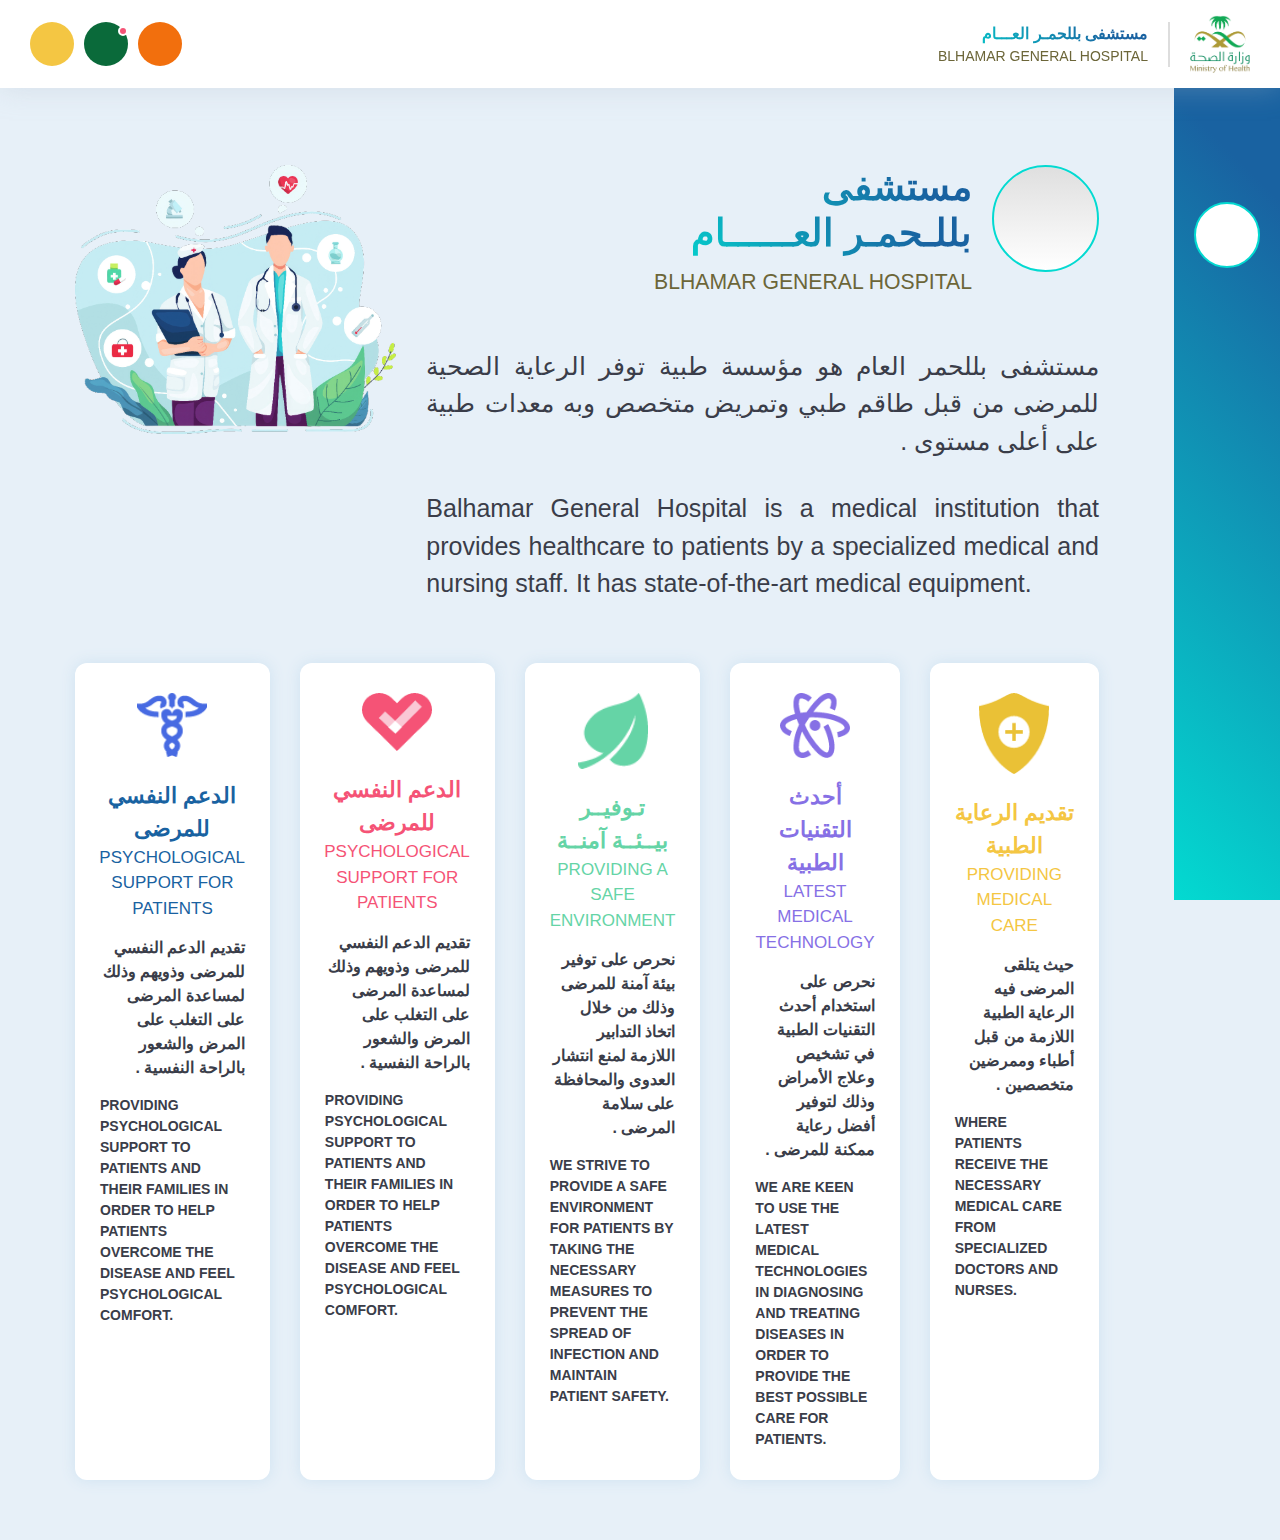
==== index.html @ 3ebe1888 "First Commit" ====
<!DOCTYPE html>
<html lang="ar" dir="rtl">
<head>
  <!-- :: Meta Tags :: -->
  <meta charset="UTF-8">
  <meta name="viewport" content="width=device-width, initial-scale=1.0">
  <meta name="description" content="Home page description">
  <meta name="msapplication-tap-highlight" content="no">
  <meta name="keywords" content="dashboard, dashboard">
  <meta name="theme-color" content="#0060fe">
  <meta name="title" content="Home page">
  <meta name="language" content="ar">
  <!-- :: Favicon :: -->
  <link rel="shortcut icon" href="assets/images/theme/favicon.png" type="image/x-icon">
  <!-- :: CSS Files :: -->
  <link rel='stylesheet' href='https://cdn-uicons.flaticon.com/2.0.0/uicons-regular-rounded/css/uicons-regular-rounded.css'>
  <link rel="stylesheet" href="assets/css/theme/bundle.css">
  <link rel="stylesheet" href="assets/css/theme/style.css">
  <link rel="stylesheet" href="assets/css/pages/index.css">
  <title>مستشفى بللحمر العام | الرئيسية</title>
</head>
<body>

  <!-- :: MAIN :: -->
  <main class="d-flex align-items-start justify-content-start">
    <!-- :: NAVBAR :: -->
    <nav class="navbar">
      <div class="container-fluid">
        <div class="d-flex align-items-center justify-content-between">
          <!-- right-content -->
          <div class="right-content d-flex align-items-center">
            <!-- logo -->
            <div class="navbar-logo d-flex align-items-center">
              <img src="./assets/images/logos/logo.png" class="img-fluid" alt="Logo">
              <!-- logo-text -->
              <div class="logo-text">
                <h1 class="title">مستشفى بللحمـر العـــام</h1>
                <h2 class="title-2">BLHAMAR GENERAL HOSPITAL</h2>
              </div>
            </div>
          </div>
          <!-- user-area -->
          <div class="user-area position-relative d-flex align-items-center">
            <!-- options -->
            <div class="options d-flex align-items-center" data-gap-x="10px">
              <!-- option -->
              <a href="#" aria-label="#" aria-label="Link" class="option">
                <i class="fi fi-rr-refresh"></i>
              </a>
              <!-- option -->
              <a href="#" aria-label="#" aria-label="Link" class="option notification-option active">
                <i class="fi fi-rr-bell"></i>
              </a>
              <!-- option -->
              <a href="#" aria-label="#" aria-label="Link" class="option user-option">
                <i class="fi fi-rr-user"></i>
              </a>
            </div>
          </div>
        </div>
      </div>
    </nav>
    <!-- :: SIDEBAR :: -->
    <div class="sidebar">
      <!-- items -->
      <div class="items d-flex flex-column" data-gap-y="20px">
        <!-- item -->
        <div class="item active" data-title="الرئيسية">
          <a href="./" aria-label="#" class="link"></a>
          <div class="icon">
            <i class="fi fi-rr-home"></i>
          </div>
        </div>
        <!-- item -->
        <div class="item" data-title="ملفات المرضي">
          <a href="./patient-files.html" aria-label="#" class="link"></a>
          <div class="icon">
            <i class="fi fi-rr-folder"></i>
          </div>
        </div>
        <!-- item -->
        <div class="item" data-title="بحث">
          <a href="./search-page.html" aria-label="#" class="link"></a>
          <div class="icon">
            <i class="fi fi-rr-discover"></i>
          </div>
        </div>
        <!-- item -->
        <div class="item" data-title="ملف جديد">
          <a href="./new-file.html" aria-label="#" class="link"></a>
          <div class="icon">
            <i class="fi fi-rr-add-document"></i>
          </div>
        </div>
        <!-- item -->
        <div class="item" data-title="صلاحيات المستخدمين">
          <a href="./users-permissions.html" aria-label="#" class="link"></a>
          <div class="icon">
            <i class="fi fi-rr-user-shield"></i>
          </div>
        </div>
        <!-- item -->
        <div class="item" data-title="تسجيل خروج">
          <a href="#" aria-label="#" class="link"></a>
          <div class="icon">
            <i class="fi fi-rr-sign-out-alt"></i>
          </div>
        </div>
      </div>
    </div>
    <!-- :: MAIN-CONTENT :: -->
    <div class="main-content">
      <!-- :: SECTION-I :: -->
      <div class="se-i px-5 pt-3">
        <!-- row -->
        <div class="row">
          <!-- col -->
          <div class="col-8">
            <!-- details -->
            <div class="details">
              <!-- flex -->
              <div class="d-flex">
                <!-- icon -->
                <div class="icon">
                  <i class="fi fi-rr-doctor"></i>
                </div>
                <!-- text -->
                <div class="text">
                  <h1 class="title">مستشفى</h1>
                  <h1 class="title">بللـحمـر العــــــام</h1>
                  <h2 class="title-2">BLHAMAR GENERAL HOSPITAL</h2>
                </div>
              </div>
              <p class="para-1">مستشفى بللحمر العام هو مؤسسة طبية توفر الرعاية الصحية للمرضى من قبل طاقم طبي وتمريض متخصص وبه معدات طبية على أعلى مستوى .</p>
              <p class="para-1 en-text mt-2">Balhamar General Hospital is a medical institution that provides healthcare to patients by a specialized medical and nursing staff. It has state-of-the-art medical equipment.</p>
            </div>
          </div>
          <!-- col -->
          <div class="col-4">
            <!-- image -->
            <img src="assets/images/images/01.png" class="image img-fluid" alt="Image">
          </div>
          <!-- col -->
          <div class="col-12 mt-4">
            <!-- boxes -->
            <div class="boxes">
              <!-- row -->
              <div class="row">
                <!-- col -->
                <div class="col">
                  <!-- box -->
                  <div class="box box-1">
                    <!-- box-icon -->
                    <div class="box-icon text-center mb-1">
                      <img src="assets/images/icons/01.png" class="img-fluid" alt="Icon">
                    </div>
                    <!-- title -->
                    <div class="title text-center mb-1">
                      <h3 class="box-title">تقديم الرعاية الطبية</h3>
                      <h3 class="box-sub-title">PROVIDING MEDICAL CARE</h3>
                    </div>
                    <!-- box-text -->
                    <p class="box-text mb-1">حيث يتلقى المرضى فيه الرعاية الطبية اللازمة من قبل أطباء وممرضين متخصصين .</p>
                    <p class="box-text en-text">WHERE PATIENTS RECEIVE THE NECESSARY MEDICAL CARE FROM SPECIALIZED DOCTORS AND NURSES.</p>
                  </div>
                </div>
                <!-- col -->
                <div class="col">
                  <!-- box -->
                  <div class="box box-2">
                    <!-- box-icon -->
                    <div class="box-icon text-center mb-1">
                      <img src="assets/images/icons/02.png" class="img-fluid" alt="Icon">
                    </div>
                    <!-- title -->
                    <div class="title text-center mb-1">
                      <h3 class="box-title">أحدث التقنيات الطبية</h3>
                      <h3 class="box-sub-title">LATEST MEDICAL TECHNOLOGY</h3>
                    </div>
                    <!-- box-text -->
                    <p class="box-text mb-1">نحرص على استخدام أحدث التقنيات الطبية في تشخيص وعلاج الأمراض وذلك لتوفير أفضل رعاية ممكنة للمرضى .</p>
                    <p class="box-text en-text">WE ARE KEEN TO USE THE LATEST MEDICAL TECHNOLOGIES IN DIAGNOSING AND TREATING DISEASES IN ORDER TO PROVIDE THE BEST POSSIBLE CARE FOR PATIENTS.</p>
                  </div>
                </div>
                <!-- col -->
                <div class="col">
                  <!-- box -->
                  <div class="box box-3">
                    <!-- box-icon -->
                    <div class="box-icon text-center mb-1">
                      <img src="assets/images/icons/03.png" class="img-fluid" alt="Icon">
                    </div>
                    <!-- title -->
                    <div class="title text-center mb-1">
                      <h3 class="box-title">تـوفيــر بيــئــة آمنــة</h3>
                      <h3 class="box-sub-title">PROVIDING A SAFE ENVIRONMENT</h3>
                    </div>
                    <!-- box-text -->
                    <p class="box-text mb-1">نحرص على توفير بيئة آمنة للمرضى وذلك من خلال اتخاذ التدابير اللازمة لمنع انتشار العدوى والمحافظة على سلامة المرضى .</p>
                    <p class="box-text en-text">WE STRIVE TO PROVIDE A SAFE ENVIRONMENT FOR PATIENTS BY TAKING THE NECESSARY MEASURES TO PREVENT THE SPREAD OF INFECTION AND MAINTAIN PATIENT SAFETY.</p>
                  </div>
                </div>
                <!-- col -->
                <div class="col">
                  <!-- box -->
                  <div class="box box-4">
                    <!-- box-icon -->
                    <div class="box-icon text-center mb-1">
                      <img src="assets/images/icons/04.png" class="img-fluid" alt="Icon">
                    </div>
                    <!-- title -->
                    <div class="title text-center mb-1">
                      <h3 class="box-title">الدعم النفسي للمرضى</h3>
                      <h3 class="box-sub-title">PSYCHOLOGICAL SUPPORT FOR PATIENTS</h3>
                    </div>
                    <!-- box-text -->
                    <p class="box-text mb-1">تقديم الدعم النفسي للمرضى وذويهم وذلك لمساعدة المرضى على التغلب على المرض والشعور بالراحة النفسية .</p>
                    <p class="box-text en-text">PROVIDING PSYCHOLOGICAL SUPPORT TO PATIENTS AND THEIR FAMILIES IN ORDER TO HELP PATIENTS OVERCOME THE DISEASE AND FEEL PSYCHOLOGICAL COMFORT.</p>
                  </div>
                </div>
                <!-- col -->
                <div class="col">
                  <!-- box -->
                  <div class="box box-5">
                    <!-- box-icon -->
                    <div class="box-icon text-center mb-1">
                      <img src="assets/images/icons/05.png" class="img-fluid" alt="Icon">
                    </div>
                    <!-- title -->
                    <div class="title text-center mb-1">
                      <h3 class="box-title">الدعم النفسي للمرضى</h3>
                      <h3 class="box-sub-title">PSYCHOLOGICAL SUPPORT FOR PATIENTS</h3>
                    </div>
                    <!-- box-text -->
                    <p class="box-text mb-1">تقديم الدعم النفسي للمرضى وذويهم وذلك لمساعدة المرضى على التغلب على المرض والشعور بالراحة النفسية .</p>
                    <p class="box-text en-text">PROVIDING PSYCHOLOGICAL SUPPORT TO PATIENTS AND THEIR FAMILIES IN ORDER TO HELP PATIENTS OVERCOME THE DISEASE AND FEEL PSYCHOLOGICAL COMFORT.</p>
                  </div>
                </div>
              </div>
            </div>
          </div>
        </div>
      </div>
    </div>
  </main>

  <!-- :: JS Files :: -->
  <script src="assets/js/libs/jquery-3.7.0.min.js"></script>
  <script src="assets/js/theme/bundle.js"></script>
  <script src="assets/js/theme/script.js"></script>
</body>
</html>
---- assets/css/theme/bundle.css ----
/* :: FONTS :: */
html, body,
main, header,
div, span, p,
input, input::placeholder,
label, select, h1, h2, h3, h4, h5, h6,
button, textarea {
  font-family: 'Cairo', sans-serif;
  font-weight: 500;
  height: auto;
}
/* ----------------------------------- */

/* :: COLORS :: */
:root {
  --PRIMARY     : #03dad1;
  --BLUE        : #1962a1;
  --BORDER      : #dddddd;
  --BG_COLOR    : #e7f0f8;
  --YELLOW      : #F4C643;
  --GREEN       : #0A6A3A;
  --GREEN_LIGHT : #5CB85C;
  --ORANGE      : #F26F0D;
  --RED         : #F55376;
  --OCEAN       : #3a3d49;
  --TABLE_BORDER          : #999AB0;
  --LOGO_TEXT_COLOR       : #6C6639;
  --SIDEBAR_BG            : -webkit-linear-gradient(45deg, var(--PRIMARY), var(--BLUE) 80%);
  --PRIMARY_TEXT_GRADIENT : -webkit-linear-gradient(45deg, var(--PRIMARY), var(--BLUE) 80%);
}
/* ----------------------------------- */

/* :: GENERAL :: */
html {
  -webkit-text-size-adjust: 100%;
  -ms-text-size-adjust: 100%;
  -ms-overflow-style: scrollbar;
  -webkit-tap-highlight-color: transparent;
  line-height: 1.5;
  scroll-behavior: smooth;
  color: var(--OCEAN);
}
body {
  font-size: 16px;
  font-weight: 400;
  overflow-x: hidden;
  cursor: default;
  background-color: var(--BG_COLOR);
  direction: rtl;
}
*,::after,::before {
  box-sizing: border-box;
  padding: 0;
  margin: 0;
}
*:not(::before, ::after) {
  color: var(--darkBlue);
}
[tabindex="-1"]:focus {
  outline: 0 !important
}
[hidden] {
  display: none !important
}
.img-fluid {
  max-width: 100%;
}
.list-unstyled {
  list-style: none;
}
p {
  line-height: 1.5;
  font-size: 16px;
  font-weight: 500;
  color: var(--OCEAN);
}
button {
  background-color: unset;
  border: unset;
}
i.fi {
  display: inline-flex;
  align-items: center;
  justify-content: center;
}
figcaption,
article,
section,
figure,
footer,
header,
hgroup,
aside,
main,
nav {
  display: block
}
a {
  text-decoration: none;
}
button {
  cursor: pointer;
}
input,
textarea,
select {
  outline: none !important;
}
input::-webkit-outer-spin-button,
input::-webkit-inner-spin-button {
  -webkit-appearance: none;
}
input[type=number] {
  -moz-appearance: textfield;
}
input[type="date"]::-webkit-inner-spin-button,
input[type="date"]::-webkit-calendar-picker-indicator {
  background: transparent;
  bottom: 0;
  color: transparent;
  cursor: pointer;
  height: auto;
  left: 0;
  position: absolute;
  right: 0;
  top: 0;
  width: auto;
}
select {
  appearance: none;
  background-image: url("data:image/svg+xml;charset=US-ASCII,%3Csvg%20xmlns%3D%22http%3A%2F%2Fwww.w3.org%2F2000%2Fsvg%22%20width%3D%22292.4%22%20height%3D%22292.4%22%3E%3Cpath%20fill%3D%22%23131313%22%20d%3D%22M287%2069.4a17.6%2017.6%200%200%200-13-5.4H18.4c-5%200-9.3%201.8-12.9%205.4A17.6%2017.6%200%200%200%200%2082.2c0%205%201.8%209.3%205.4%2012.9l128%20127.9c3.6%203.6%207.8%205.4%2012.8%205.4s9.2-1.8%2012.8-5.4L287%2095c3.5-3.5%205.4-7.8%205.4-12.8%200-5-1.9-9.2-5.5-12.8z%22%2F%3E%3C%2Fsvg%3E");
  background-repeat: no-repeat;
  background-position: left 0.7rem top 50%;
  background-size: 0.65rem auto;
}
.en-text {
  direction: ltr;
}
/* ----------------------------------- */

/* :: INPUTS :: */

/* theme-search-label-1 */
.theme-search-label-1 {
  position: relative;
  display: flex;
  align-items: center;
}
.theme-search-input-1 {
  background-color: #fff;
  border: 2px solid var(--BLUE);
  border-radius: 50px;
  padding: 10px 20px 10px 56px;
  font-size: 14px;
  font-weight: 700;
  min-width: 400px;
}
.theme-search-input-1.--has-bg {
  background-color: var(--BG_COLOR);
}
.theme-search-input-1::placeholder {
  color: var(--LOGO_TEXT_COLOR);
}
.theme-search-label-1 .search-rounded-btn {
  position: absolute;
  left: 7px;
  width: 38px;
  height: 38px;
  border-radius: 50%;
  background: var(--PRIMARY_TEXT_GRADIENT);
  color: #fff;
  display: inline-flex;
  align-items: center;
  justify-content: center;
  font-size: 16px;
  transition: all .15s ease-in-out;
}
.theme-search-label-1 .search-rounded-btn:hover {
  transform: scale(1.1);
}

/* f-g */
.f-g > label {
  display: block;
  font-weight: 700;
  margin-bottom: 8px;
  color: var(--BLUE);
}

/* th-input-with-icon */
.th-input-with-icon,
.th-select-with-icon {
  display: flex;
  align-items: center;
  position: relative;
}
.th-input-with-icon.--has-textarea i {
  top: 17px;
}
.th-input-with-icon .th-input,
.th-select-with-icon .th-input {
  background-color: #fff;
  border: 1px solid var(--BLUE);
  border-radius: 8px;
  padding: 10px 38px 10px 20px;
  font-size: 16px;
  font-weight: 700;
}
.th-input-with-icon .th-input:disabled,
.th-select-with-icon .th-input:disabled {
  background-color: transparent;
}
.th-input-with-icon i,
.th-select-with-icon i {
  position: absolute;
  right: 10px;
  color: var(--BLUE);
  font-size: 20px;
}

/* required */
.f-g.required > label {
  color: var(--RED);
}
.f-g.required .th-input-with-icon .th-input {
  color: var(--RED);
  border-color: var(--RED);
}
.f-g.required .th-input-with-icon i {
  color: var(--RED);
}
.required-text {
  display: none;
  font-size: 14px;
  font-weight: 700;
  margin-top: 4px;
  color: var(--RED);
}
.f-g.required .required-text {
  display: block;
}
/* ----------------------------------- */

/* :: Custom Radio Input :: */
.custom-radio-input {
  display: flex;
  align-items: center;
  padding-right: 30px;
  position: relative;
  cursor: pointer;
  font-size: 16px;
  font-weight: 700;
  user-select: none;
}
.custom-radio-input input {
  position: absolute;
  z-index: -1;
  opacity: 0;
}
.custom-radio-input .radio-indicator {
  position: absolute;
  display: inline-flex;
  align-items: center;
  justify-content: center;
  right: 0;
  height: 20px;
  width: 20px;
  background-color: var(--BORDER);
  border-radius: 50%;
  margin-bottom: -2px;
}
.custom-radio-input .radio-indicator::before {
  position: absolute;
  content: '';
  height: 6px;
  width: 6px;
  border-radius: 50%;
  background-color: #fff;
  display: none;
}
.custom-radio-input:hover ~ .radio-indicator,
.custom-radio-input:focus ~ .radio-indicator {
  background-color: var(--BG_COLOR);
}
.custom-radio-input input:checked ~ .radio-indicator {
  background-color: var(--BLUE);
}
.custom-radio-input input:checked ~ .radio-indicator::before {
  display: block;
}
/* ----------------------------------- */

/* :: Custom Checkbox Input :: */
.custom-checkbox-input {
  display: flex;
  align-items: center;
  padding-right: 30px;
  position: relative;
  cursor: pointer;
  font-size: 16px;
  font-weight: 700;
  user-select: none;
}
.custom-checkbox-input input {
  position: absolute;
  z-index: -1;
  opacity: 0;
}
.custom-checkbox-input .checkbox-indicator {
  position: absolute;
  display: inline-flex;
  align-items: center;
  justify-content: center;
  right: 0;
  height: 20px;
  width: 20px;
  background-color: #FFF;
  border-radius: 2px;
  margin-bottom: -2px;
  border: 1px solid var(--BLUE);
}
.custom-checkbox-input .checkbox-indicator::before {
  position: absolute;
  content: '';
  height: 12px;
  width: 12px;
  border-radius: 1px;
  background-color: var(--BLUE);
  display: none;
}
.custom-checkbox-input:hover ~ .checkbox-indicator,
.custom-checkbox-input:focus ~ .checkbox-indicator {
  background-color: #FFF;
}
.custom-checkbox-input input:checked ~ .checkbox-indicator {
  background-color: #FFF;
}
.custom-checkbox-input input:checked ~ .checkbox-indicator::before {
  display: block;
}

/* --input-sm */
.custom-checkbox-input.--input-sm {
  font-size: 14px;
}
.custom-checkbox-input.--input-sm .checkbox-indicator {
  height: 16px;
  width: 16px;
}
.custom-checkbox-input.--input-sm .checkbox-indicator::before {
  height: 10px;
  width: 10px;
}
/* ----------------------------------- */

/* :: MODAL :: */
.modal {
  display: none;
  position: fixed;
  top: 0;
  left: 0;
  right: 0;
  bottom: 0;
  z-index: 99;
  background-color: rgba(0, 0, 0, 0.7);
}
.modal .modal-content {
  max-width: 900px;
  margin: 70px auto 30px;
  border-radius: 12px;
  overflow: hidden;
}
.modal .modal-head {
  display: flex;
  align-items: center;
  justify-content: space-between;
  padding: 20px;
  background: transparent linear-gradient(90deg, #14558D 0%, #1983C2 100%) 0% 0% no-repeat padding-box;
}
.modal .modal-head .modal-title {
  font-size: 20px;
  color: #fff;
}
.modal .modal-close-btn {
  display: inline-flex;
  align-items: center;
  justify-content: center;
  font-size: 20px;
  border-radius: 50%;
  width: 28px;
  height: 28px;
  color: #fff;
  background-color: var(--RED);
}
.modal .modal-body {
  background-color: var(--BG_COLOR);
  padding: 20px;
}
/* ----------------------------------- */

/* :: BUTTONS :: */
.theme-btn {
  padding: 10px 20px;
  border-radius: 50px;
  color: #fff;
  font-size: 16px;
  font-weight: 600;
  display: inline-flex;
  align-items: center;
  justify-content: center;
  transition: all .15s ease-in-out;
}
.theme-btn i {
  margin-left: 10px;
  font-size: 18px;
}

.--btn-sm {
  padding: 5px 16px;
  font-size: 14px;
}
.--btn-sm i {
  margin-left: 6px;
  font-size: 15px;
}

.--btn-fill-primary {
  background-size: 300% 100%;
  background-image: linear-gradient(90deg, #0C70C8 0%, #00C8DA 100%);
  border: 1px solid #00C8DA;
}
.--btn-fill-primary:hover {
  background-position: 100% 0;
}

.--btn-fill-success {
  background-size: 300% 100%;
  background-image: linear-gradient(90deg, #0D9743 0%, #9BCB2F 100%);
  border: 1px solid #9BCB2F;
}
.--btn-fill-success:hover {
  background-position: 100% 0;
}

.--btn-fill-danger {
  background-size: 300% 100%;
  background-image: linear-gradient(90deg, #F42B00 0%, #F37000 100%);
  border: 1px solid #F37000;
}
.--btn-fill-danger:hover {
  background-position: 100% 0;
}
/* ----------------------------------- */

/* :: CONTAINERS :: */
.container {
  max-width: 1599px;
  width: 100%;
  padding: 0 8vw;
  margin-right: auto;
  margin-left: auto;
}
.container-fluid {
  max-width: 100%;
  width: 100%;
  padding: 0 30px;
  margin: 0 auto;
}
@media only screen and (max-width: 991.98px) {
  .container {
    padding: 0 4vw;
  }
}
/* ----------------------------------- */

/* :: DISPLAY :: */
.d-none {
  display: none!important
}
.d-inline {
  display: inline!important
}
.d-inline-block {
  display: inline-block!important
}
.d-block {
  display: block!important
}
.d-table {
  display: table!important
}
.d-table-row {
  display: table-row!important
}
.d-table-cell {
  display: table-cell!important
}
.d-flex {
  display: -ms-flexbox!important;
  display: flex!important
}
.d-inline-flex {
  display: -ms-inline-flexbox!important;
  display: inline-flex!important
}

@media (min-width: 576px) {
  .d-sm-none {
    display:none!important
  }

  .d-sm-inline {
    display: inline!important
  }

  .d-sm-inline-block {
    display: inline-block!important
  }

  .d-sm-block {
    display: block!important
  }

  .d-sm-table {
    display: table!important
  }

  .d-sm-table-row {
    display: table-row!important
  }

  .d-sm-table-cell {
    display: table-cell!important
  }

  .d-sm-flex {
    display: -ms-flexbox!important;
    display: flex!important
  }

  .d-sm-inline-flex {
    display: -ms-inline-flexbox!important;
    display: inline-flex!important
  }
}
@media (min-width: 768px) {
  .d-md-none {
    display:none!important
  }

  .d-md-inline {
    display: inline!important
  }

  .d-md-inline-block {
    display: inline-block!important
  }

  .d-md-block {
    display: block!important
  }

  .d-md-table {
    display: table!important
  }

  .d-md-table-row {
    display: table-row!important
  }

  .d-md-table-cell {
    display: table-cell!important
  }

  .d-md-flex {
    display: -ms-flexbox!important;
    display: flex!important
  }

  .d-md-inline-flex {
    display: -ms-inline-flexbox!important;
    display: inline-flex!important
  }
}
@media (min-width: 992px) {
  .d-lg-none {
    display:none!important
  }

  .d-lg-inline {
    display: inline!important
  }

  .d-lg-inline-block {
    display: inline-block!important
  }

  .d-lg-block {
    display: block!important
  }

  .d-lg-table {
    display: table!important
  }

  .d-lg-table-row {
    display: table-row!important
  }

  .d-lg-table-cell {
    display: table-cell!important
  }

  .d-lg-flex {
    display: -ms-flexbox!important;
    display: flex!important
  }

  .d-lg-inline-flex {
    display: -ms-inline-flexbox!important;
    display: inline-flex!important
  }
}
@media (min-width: 1200px) {
  .d-xl-none {
    display:none!important
  }

  .d-xl-inline {
    display: inline!important
  }

  .d-xl-inline-block {
    display: inline-block!important
  }

  .d-xl-block {
    display: block!important
  }

  .d-xl-table {
    display: table!important
  }

  .d-xl-table-row {
    display: table-row!important
  }

  .d-xl-table-cell {
    display: table-cell!important
  }

  .d-xl-flex {
    display: -ms-flexbox!important;
    display: flex!important
  }

  .d-xl-inline-flex {
    display: -ms-inline-flexbox!important;
    display: inline-flex!important
  }
}
@media (min-width: 1592px) {
  .d-xxl-none {
    display:none!important
  }

  .d-xxl-inline {
    display: inline!important
  }

  .d-xxl-inline-block {
    display: inline-block!important
  }

  .d-xxl-block {
    display: block!important
  }

  .d-xxl-table {
    display: table!important
  }

  .d-xxl-table-row {
    display: table-row!important
  }

  .d-xxl-table-cell {
    display: table-cell!important
  }

  .d-xxl-flex {
    display: -ms-flexbox!important;
    display: flex!important
  }

  .d-xxl-inline-flex {
    display: -ms-inline-flexbox!important;
    display: inline-flex!important
  }
}
/* ----------------------------------- */

/* :: FLEX-BOX :: */
.flex-row {
  -ms-flex-direction: row!important;
  flex-direction: row!important
}
.flex-column {
  -ms-flex-direction: column!important;
  flex-direction: column!important
}
.flex-row-reverse {
  -ms-flex-direction: row-reverse!important;
  flex-direction: row-reverse!important
}
.flex-column-reverse {
  -ms-flex-direction: column-reverse!important;
  flex-direction: column-reverse!important
}
.flex-wrap {
  -ms-flex-wrap: wrap!important;
  flex-wrap: wrap!important
}
.flex-nowrap {
  -ms-flex-wrap: nowrap!important;
  flex-wrap: nowrap!important
}
.flex-wrap-reverse {
  -ms-flex-wrap: wrap-reverse!important;
  flex-wrap: wrap-reverse!important
}
.flex-fill {
  -ms-flex: 1 1 auto!important;
  flex: 1 1 auto!important
}
.flex-grow-0 {
  -ms-flex-positive: 0!important;
  flex-grow: 0!important
}
.flex-grow-1 {
  -ms-flex-positive: 1!important;
  flex-grow: 1!important
}
.flex-shrink-0 {
  -ms-flex-negative: 0!important;
  flex-shrink: 0!important
}
.flex-shrink-1 {
  -ms-flex-negative: 1!important;
  flex-shrink: 1!important
}

.justify-content-start {
  -ms-flex-pack: start!important;
  justify-content: flex-start!important
}
.justify-content-end {
  -ms-flex-pack: end!important;
  justify-content: flex-end!important
}
.justify-content-center {
  -ms-flex-pack: center!important;
  justify-content: center!important
}
.justify-content-between {
  -ms-flex-pack: justify!important;
  justify-content: space-between!important
}
.justify-content-around {
  -ms-flex-pack: distribute!important;
  justify-content: space-around!important
}

.align-items-start {
  -ms-flex-align: start!important;
  align-items: flex-start!important
}
.align-items-end {
  -ms-flex-align: end!important;
  align-items: flex-end!important
}
.align-items-center {
  -ms-flex-align: center!important;
  align-items: center!important
}
.align-items-baseline {
  -ms-flex-align: baseline!important;
  align-items: baseline!important
}
.align-items-stretch {
  -ms-flex-align: stretch!important;
  align-items: stretch!important
}

.align-content-start {
  -ms-flex-line-pack: start!important;
  align-content: flex-start!important
}
.align-content-end {
  -ms-flex-line-pack: end!important;
  align-content: flex-end!important
}
.align-content-center {
  -ms-flex-line-pack: center!important;
  align-content: center!important
}
.align-content-between {
  -ms-flex-line-pack: justify!important;
  align-content: space-between!important
}
.align-content-around {
  -ms-flex-line-pack: distribute!important;
  align-content: space-around!important
}
.align-content-stretch {
  -ms-flex-line-pack: stretch!important;
  align-content: stretch!important
}

.align-self-auto {
  -ms-flex-item-align: auto!important;
  align-self: auto!important
}
.align-self-start {
  -ms-flex-item-align: start!important;
  align-self: flex-start!important
}
.align-self-end {
  -ms-flex-item-align: end!important;
  align-self: flex-end!important
}
.align-self-center {
  -ms-flex-item-align: center!important;
  align-self: center!important
}
.align-self-baseline {
  -ms-flex-item-align: baseline!important;
  align-self: baseline!important
}
.align-self-stretch {
  -ms-flex-item-align: stretch!important;
  align-self: stretch!important
}

@media (min-width: 576px) {
  .flex-sm-row {
    -ms-flex-direction:row!important;
    flex-direction: row!important
  }

  .flex-sm-column {
    -ms-flex-direction: column!important;
    flex-direction: column!important
  }

  .flex-sm-row-reverse {
    -ms-flex-direction: row-reverse!important;
    flex-direction: row-reverse!important
  }

  .flex-sm-column-reverse {
    -ms-flex-direction: column-reverse!important;
    flex-direction: column-reverse!important
  }

  .flex-sm-wrap {
    -ms-flex-wrap: wrap!important;
    flex-wrap: wrap!important
  }

  .flex-sm-nowrap {
    -ms-flex-wrap: nowrap!important;
    flex-wrap: nowrap!important
  }

  .flex-sm-wrap-reverse {
    -ms-flex-wrap: wrap-reverse!important;
    flex-wrap: wrap-reverse!important
  }

  .flex-sm-fill {
    -ms-flex: 1 1 auto!important;
    flex: 1 1 auto!important
  }

  .flex-sm-grow-0 {
    -ms-flex-positive: 0!important;
    flex-grow: 0!important
  }

  .flex-sm-grow-1 {
    -ms-flex-positive: 1!important;
    flex-grow: 1!important
  }

  .flex-sm-shrink-0 {
    -ms-flex-negative: 0!important;
    flex-shrink: 0!important
  }

  .flex-sm-shrink-1 {
    -ms-flex-negative: 1!important;
    flex-shrink: 1!important
  }

  .justify-content-sm-start {
    -ms-flex-pack: start!important;
    justify-content: flex-start!important
  }

  .justify-content-sm-end {
    -ms-flex-pack: end!important;
    justify-content: flex-end!important
  }

  .justify-content-sm-center {
    -ms-flex-pack: center!important;
    justify-content: center!important
  }

  .justify-content-sm-between {
    -ms-flex-pack: justify!important;
    justify-content: space-between!important
  }

  .justify-content-sm-around {
    -ms-flex-pack: distribute!important;
    justify-content: space-around!important
  }

  .align-items-sm-start {
    -ms-flex-align: start!important;
    align-items: flex-start!important
  }

  .align-items-sm-end {
    -ms-flex-align: end!important;
    align-items: flex-end!important
  }

  .align-items-sm-center {
    -ms-flex-align: center!important;
    align-items: center!important
  }

  .align-items-sm-baseline {
    -ms-flex-align: baseline!important;
    align-items: baseline!important
  }

  .align-items-sm-stretch {
    -ms-flex-align: stretch!important;
    align-items: stretch!important
  }

  .align-content-sm-start {
    -ms-flex-line-pack: start!important;
    align-content: flex-start!important
  }

  .align-content-sm-end {
    -ms-flex-line-pack: end!important;
    align-content: flex-end!important
  }

  .align-content-sm-center {
    -ms-flex-line-pack: center!important;
    align-content: center!important
  }

  .align-content-sm-between {
    -ms-flex-line-pack: justify!important;
    align-content: space-between!important
  }

  .align-content-sm-around {
    -ms-flex-line-pack: distribute!important;
    align-content: space-around!important
  }

  .align-content-sm-stretch {
    -ms-flex-line-pack: stretch!important;
    align-content: stretch!important
  }

  .align-self-sm-auto {
    -ms-flex-item-align: auto!important;
    align-self: auto!important
  }

  .align-self-sm-start {
    -ms-flex-item-align: start!important;
    align-self: flex-start!important
  }

  .align-self-sm-end {
    -ms-flex-item-align: end!important;
    align-self: flex-end!important
  }

  .align-self-sm-center {
    -ms-flex-item-align: center!important;
    align-self: center!important
  }

  .align-self-sm-baseline {
    -ms-flex-item-align: baseline!important;
    align-self: baseline!important
  }

  .align-self-sm-stretch {
    -ms-flex-item-align: stretch!important;
    align-self: stretch!important
  }
}
@media (min-width: 768px) {
  .flex-md-row {
    -ms-flex-direction:row!important;
    flex-direction: row!important
  }

  .flex-md-column {
    -ms-flex-direction: column!important;
    flex-direction: column!important
  }

  .flex-md-row-reverse {
    -ms-flex-direction: row-reverse!important;
    flex-direction: row-reverse!important
  }

  .flex-md-column-reverse {
    -ms-flex-direction: column-reverse!important;
    flex-direction: column-reverse!important
  }

  .flex-md-wrap {
    -ms-flex-wrap: wrap!important;
    flex-wrap: wrap!important
  }

  .flex-md-nowrap {
    -ms-flex-wrap: nowrap!important;
    flex-wrap: nowrap!important
  }

  .flex-md-wrap-reverse {
    -ms-flex-wrap: wrap-reverse!important;
    flex-wrap: wrap-reverse!important
  }

  .flex-md-fill {
    -ms-flex: 1 1 auto!important;
    flex: 1 1 auto!important
  }

  .flex-md-grow-0 {
    -ms-flex-positive: 0!important;
    flex-grow: 0!important
  }

  .flex-md-grow-1 {
    -ms-flex-positive: 1!important;
    flex-grow: 1!important
  }

  .flex-md-shrink-0 {
    -ms-flex-negative: 0!important;
    flex-shrink: 0!important
  }

  .flex-md-shrink-1 {
    -ms-flex-negative: 1!important;
    flex-shrink: 1!important
  }

  .justify-content-md-start {
    -ms-flex-pack: start!important;
    justify-content: flex-start!important
  }

  .justify-content-md-end {
    -ms-flex-pack: end!important;
    justify-content: flex-end!important
  }

  .justify-content-md-center {
    -ms-flex-pack: center!important;
    justify-content: center!important
  }

  .justify-content-md-between {
    -ms-flex-pack: justify!important;
    justify-content: space-between!important
  }

  .justify-content-md-around {
    -ms-flex-pack: distribute!important;
    justify-content: space-around!important
  }

  .align-items-md-start {
    -ms-flex-align: start!important;
    align-items: flex-start!important
  }

  .align-items-md-end {
    -ms-flex-align: end!important;
    align-items: flex-end!important
  }

  .align-items-md-center {
    -ms-flex-align: center!important;
    align-items: center!important
  }

  .align-items-md-baseline {
    -ms-flex-align: baseline!important;
    align-items: baseline!important
  }

  .align-items-md-stretch {
    -ms-flex-align: stretch!important;
    align-items: stretch!important
  }

  .align-content-md-start {
    -ms-flex-line-pack: start!important;
    align-content: flex-start!important
  }

  .align-content-md-end {
    -ms-flex-line-pack: end!important;
    align-content: flex-end!important
  }

  .align-content-md-center {
    -ms-flex-line-pack: center!important;
    align-content: center!important
  }

  .align-content-md-between {
    -ms-flex-line-pack: justify!important;
    align-content: space-between!important
  }

  .align-content-md-around {
    -ms-flex-line-pack: distribute!important;
    align-content: space-around!important
  }

  .align-content-md-stretch {
    -ms-flex-line-pack: stretch!important;
    align-content: stretch!important
  }

  .align-self-md-auto {
    -ms-flex-item-align: auto!important;
    align-self: auto!important
  }

  .align-self-md-start {
    -ms-flex-item-align: start!important;
    align-self: flex-start!important
  }

  .align-self-md-end {
    -ms-flex-item-align: end!important;
    align-self: flex-end!important
  }

  .align-self-md-center {
    -ms-flex-item-align: center!important;
    align-self: center!important
  }

  .align-self-md-baseline {
    -ms-flex-item-align: baseline!important;
    align-self: baseline!important
  }

  .align-self-md-stretch {
    -ms-flex-item-align: stretch!important;
    align-self: stretch!important
  }
}
@media (min-width: 992px) {
  .flex-lg-row {
    -ms-flex-direction:row!important;
    flex-direction: row!important
  }

  .flex-lg-column {
    -ms-flex-direction: column!important;
    flex-direction: column!important
  }

  .flex-lg-row-reverse {
    -ms-flex-direction: row-reverse!important;
    flex-direction: row-reverse!important
  }

  .flex-lg-column-reverse {
    -ms-flex-direction: column-reverse!important;
    flex-direction: column-reverse!important
  }

  .flex-lg-wrap {
    -ms-flex-wrap: wrap!important;
    flex-wrap: wrap!important
  }

  .flex-lg-nowrap {
    -ms-flex-wrap: nowrap!important;
    flex-wrap: nowrap!important
  }

  .flex-lg-wrap-reverse {
    -ms-flex-wrap: wrap-reverse!important;
    flex-wrap: wrap-reverse!important
  }

  .flex-lg-fill {
    -ms-flex: 1 1 auto!important;
    flex: 1 1 auto!important
  }

  .flex-lg-grow-0 {
    -ms-flex-positive: 0!important;
    flex-grow: 0!important
  }

  .flex-lg-grow-1 {
    -ms-flex-positive: 1!important;
    flex-grow: 1!important
  }

  .flex-lg-shrink-0 {
    -ms-flex-negative: 0!important;
    flex-shrink: 0!important
  }

  .flex-lg-shrink-1 {
    -ms-flex-negative: 1!important;
    flex-shrink: 1!important
  }

  .justify-content-lg-start {
    -ms-flex-pack: start!important;
    justify-content: flex-start!important
  }

  .justify-content-lg-end {
    -ms-flex-pack: end!important;
    justify-content: flex-end!important
  }

  .justify-content-lg-center {
    -ms-flex-pack: center!important;
    justify-content: center!important
  }

  .justify-content-lg-between {
    -ms-flex-pack: justify!important;
    justify-content: space-between!important
  }

  .justify-content-lg-around {
    -ms-flex-pack: distribute!important;
    justify-content: space-around!important
  }

  .align-items-lg-start {
    -ms-flex-align: start!important;
    align-items: flex-start!important
  }

  .align-items-lg-end {
    -ms-flex-align: end!important;
    align-items: flex-end!important
  }

  .align-items-lg-center {
    -ms-flex-align: center!important;
    align-items: center!important
  }

  .align-items-lg-baseline {
    -ms-flex-align: baseline!important;
    align-items: baseline!important
  }

  .align-items-lg-stretch {
    -ms-flex-align: stretch!important;
    align-items: stretch!important
  }

  .align-content-lg-start {
    -ms-flex-line-pack: start!important;
    align-content: flex-start!important
  }

  .align-content-lg-end {
    -ms-flex-line-pack: end!important;
    align-content: flex-end!important
  }

  .align-content-lg-center {
    -ms-flex-line-pack: center!important;
    align-content: center!important
  }

  .align-content-lg-between {
    -ms-flex-line-pack: justify!important;
    align-content: space-between!important
  }

  .align-content-lg-around {
    -ms-flex-line-pack: distribute!important;
    align-content: space-around!important
  }

  .align-content-lg-stretch {
    -ms-flex-line-pack: stretch!important;
    align-content: stretch!important
  }

  .align-self-lg-auto {
    -ms-flex-item-align: auto!important;
    align-self: auto!important
  }

  .align-self-lg-start {
    -ms-flex-item-align: start!important;
    align-self: flex-start!important
  }

  .align-self-lg-end {
    -ms-flex-item-align: end!important;
    align-self: flex-end!important
  }

  .align-self-lg-center {
    -ms-flex-item-align: center!important;
    align-self: center!important
  }

  .align-self-lg-baseline {
    -ms-flex-item-align: baseline!important;
    align-self: baseline!important
  }

  .align-self-lg-stretch {
    -ms-flex-item-align: stretch!important;
    align-self: stretch!important
  }
}
@media (min-width: 1200px) {
  .flex-xl-row {
    -ms-flex-direction:row!important;
    flex-direction: row!important
  }

  .flex-xl-column {
    -ms-flex-direction: column!important;
    flex-direction: column!important
  }

  .flex-xl-row-reverse {
    -ms-flex-direction: row-reverse!important;
    flex-direction: row-reverse!important
  }

  .flex-xl-column-reverse {
    -ms-flex-direction: column-reverse!important;
    flex-direction: column-reverse!important
  }

  .flex-xl-wrap {
    -ms-flex-wrap: wrap!important;
    flex-wrap: wrap!important
  }

  .flex-xl-nowrap {
    -ms-flex-wrap: nowrap!important;
    flex-wrap: nowrap!important
  }

  .flex-xl-wrap-reverse {
    -ms-flex-wrap: wrap-reverse!important;
    flex-wrap: wrap-reverse!important
  }

  .flex-xl-fill {
    -ms-flex: 1 1 auto!important;
    flex: 1 1 auto!important
  }

  .flex-xl-grow-0 {
    -ms-flex-positive: 0!important;
    flex-grow: 0!important
  }

  .flex-xl-grow-1 {
    -ms-flex-positive: 1!important;
    flex-grow: 1!important
  }

  .flex-xl-shrink-0 {
    -ms-flex-negative: 0!important;
    flex-shrink: 0!important
  }

  .flex-xl-shrink-1 {
    -ms-flex-negative: 1!important;
    flex-shrink: 1!important
  }

  .justify-content-xl-start {
    -ms-flex-pack: start!important;
    justify-content: flex-start!important
  }

  .justify-content-xl-end {
    -ms-flex-pack: end!important;
    justify-content: flex-end!important
  }

  .justify-content-xl-center {
    -ms-flex-pack: center!important;
    justify-content: center!important
  }

  .justify-content-xl-between {
    -ms-flex-pack: justify!important;
    justify-content: space-between!important
  }

  .justify-content-xl-around {
    -ms-flex-pack: distribute!important;
    justify-content: space-around!important
  }

  .align-items-xl-start {
    -ms-flex-align: start!important;
    align-items: flex-start!important
  }

  .align-items-xl-end {
    -ms-flex-align: end!important;
    align-items: flex-end!important
  }

  .align-items-xl-center {
    -ms-flex-align: center!important;
    align-items: center!important
  }

  .align-items-xl-baseline {
    -ms-flex-align: baseline!important;
    align-items: baseline!important
  }

  .align-items-xl-stretch {
    -ms-flex-align: stretch!important;
    align-items: stretch!important
  }

  .align-content-xl-start {
    -ms-flex-line-pack: start!important;
    align-content: flex-start!important
  }

  .align-content-xl-end {
    -ms-flex-line-pack: end!important;
    align-content: flex-end!important
  }

  .align-content-xl-center {
    -ms-flex-line-pack: center!important;
    align-content: center!important
  }

  .align-content-xl-between {
    -ms-flex-line-pack: justify!important;
    align-content: space-between!important
  }

  .align-content-xl-around {
    -ms-flex-line-pack: distribute!important;
    align-content: space-around!important
  }

  .align-content-xl-stretch {
    -ms-flex-line-pack: stretch!important;
    align-content: stretch!important
  }

  .align-self-xl-auto {
    -ms-flex-item-align: auto!important;
    align-self: auto!important
  }

  .align-self-xl-start {
    -ms-flex-item-align: start!important;
    align-self: flex-start!important
  }

  .align-self-xl-end {
    -ms-flex-item-align: end!important;
    align-self: flex-end!important
  }

  .align-self-xl-center {
    -ms-flex-item-align: center!important;
    align-self: center!important
  }

  .align-self-xl-baseline {
    -ms-flex-item-align: baseline!important;
    align-self: baseline!important
  }

  .align-self-xl-stretch {
    -ms-flex-item-align: stretch!important;
    align-self: stretch!important
  }
}
@media (min-width: 1592px) {
  .flex-xxl-row {
    -ms-flex-direction:row!important;
    flex-direction: row!important
  }

  .flex-xxl-column {
    -ms-flex-direction: column!important;
    flex-direction: column!important
  }

  .flex-xxl-row-reverse {
    -ms-flex-direction: row-reverse!important;
    flex-direction: row-reverse!important
  }

  .flex-xxl-column-reverse {
    -ms-flex-direction: column-reverse!important;
    flex-direction: column-reverse!important
  }

  .flex-xxl-wrap {
    -ms-flex-wrap: wrap!important;
    flex-wrap: wrap!important
  }

  .flex-xxl-nowrap {
    -ms-flex-wrap: nowrap!important;
    flex-wrap: nowrap!important
  }

  .flex-xxl-wrap-reverse {
    -ms-flex-wrap: wrap-reverse!important;
    flex-wrap: wrap-reverse!important
  }

  .flex-xxl-fill {
    -ms-flex: 1 1 auto!important;
    flex: 1 1 auto!important
  }

  .flex-xxl-grow-0 {
    -ms-flex-positive: 0!important;
    flex-grow: 0!important
  }

  .flex-xxl-grow-1 {
    -ms-flex-positive: 1!important;
    flex-grow: 1!important
  }

  .flex-xxl-shrink-0 {
    -ms-flex-negative: 0!important;
    flex-shrink: 0!important
  }

  .flex-xxl-shrink-1 {
    -ms-flex-negative: 1!important;
    flex-shrink: 1!important
  }

  .justify-content-xxl-start {
    -ms-flex-pack: start!important;
    justify-content: flex-start!important
  }

  .justify-content-xxl-end {
    -ms-flex-pack: end!important;
    justify-content: flex-end!important
  }

  .justify-content-xxl-center {
    -ms-flex-pack: center!important;
    justify-content: center!important
  }

  .justify-content-xxl-between {
    -ms-flex-pack: justify!important;
    justify-content: space-between!important
  }

  .justify-content-xxl-around {
    -ms-flex-pack: distribute!important;
    justify-content: space-around!important
  }

  .align-items-xxl-start {
    -ms-flex-align: start!important;
    align-items: flex-start!important
  }

  .align-items-xxl-end {
    -ms-flex-align: end!important;
    align-items: flex-end!important
  }

  .align-items-xxl-center {
    -ms-flex-align: center!important;
    align-items: center!important
  }

  .align-items-xxl-baseline {
    -ms-flex-align: baseline!important;
    align-items: baseline!important
  }

  .align-items-xxl-stretch {
    -ms-flex-align: stretch!important;
    align-items: stretch!important
  }

  .align-content-xxl-start {
    -ms-flex-line-pack: start!important;
    align-content: flex-start!important
  }

  .align-content-xxl-end {
    -ms-flex-line-pack: end!important;
    align-content: flex-end!important
  }

  .align-content-xxl-center {
    -ms-flex-line-pack: center!important;
    align-content: center!important
  }

  .align-content-xxl-between {
    -ms-flex-line-pack: justify!important;
    align-content: space-between!important
  }

  .align-content-xxl-around {
    -ms-flex-line-pack: distribute!important;
    align-content: space-around!important
  }

  .align-content-xxl-stretch {
    -ms-flex-line-pack: stretch!important;
    align-content: stretch!important
  }

  .align-self-xxl-auto {
    -ms-flex-item-align: auto!important;
    align-self: auto!important
  }

  .align-self-xxl-start {
    -ms-flex-item-align: start!important;
    align-self: flex-start!important
  }

  .align-self-xxl-end {
    -ms-flex-item-align: end!important;
    align-self: flex-end!important
  }

  .align-self-xxl-center {
    -ms-flex-item-align: center!important;
    align-self: center!important
  }

  .align-self-xxl-baseline {
    -ms-flex-item-align: baseline!important;
    align-self: baseline!important
  }

  .align-self-xxl-stretch {
    -ms-flex-item-align: stretch!important;
    align-self: stretch!important
  }
}
/* ----------------------------------- */

/* :: FLOAT :: */
.float-left {
  float: left!important
}
.float-right {
  float: right!important
}
.float-none {
  float: none!important
}
@media (min-width: 576px) {
  .float-sm-left {
    float:left!important
  }

  .float-sm-right {
    float: right!important
  }

  .float-sm-none {
    float: none!important
  }
}
@media (min-width: 768px) {
  .float-md-left {
    float:left!important
  }

  .float-md-right {
    float: right!important
  }

  .float-md-none {
    float: none!important
  }
}
@media (min-width: 992px) {
  .float-lg-left {
    float:left!important
  }

  .float-lg-right {
    float: right!important
  }

  .float-lg-none {
    float: none!important
  }
}
@media (min-width: 1200px) {
  .float-xl-left {
    float:left!important
  }

  .float-xl-right {
    float: right!important
  }

  .float-xl-none {
    float: none!important
  }
}
@media (min-width: 1592px) {
  .float-xxl-left {
    float:left!important
  }

  .float-xxl-right {
    float: right!important
  }

  .float-xxl-none {
    float: none!important
  }
}
/* ----------------------------------- */

/* :: POSITION :: */
.position-static {
  position: static!important
}
.position-relative {
  position: relative!important
}
.position-absolute {
  position: absolute!important
}
.position-fixed {
  position: fixed!important
}
.position-sticky {
  position: -webkit-sticky!important;
  position: sticky!important
}
/* ----------------------------------- */

/* :: ROWS & COLS :: */
.row {
  display: -ms-flexbox;
  display: flex;
  -ms-flex-wrap: wrap;
  flex-wrap: wrap;
  margin-right: -15px;
  margin-left: -15px
}
.no-gutters {
  margin-right: 0;
  margin-left: 0
}
.no-gutters>.col,.no-gutters>[class*=col-] {
  padding-right: 0;
  padding-left: 0
}
.small-gutters {
  margin-right: -7.5px;
  margin-left: -7.5px
}
.small-gutters>.col,.small-gutters>[class*=col-] {
  padding-right: 7.5px;
  padding-left: 7.5px
}

.big-gutters {
  margin-right: -30px;
  margin-left: -30px
}
.big-gutters>.col,.big-gutters>[class*=col-] {
  padding-right: 30px;
  padding-left: 30px
}

.col,
.col-1,
.col-10,
.col-11,
.col-12,
.col-2,
.col-3,
.col-4,
.col-5,
.col-6,
.col-7,
.col-8,
.col-9,
.col-auto,
.col-lg,
.col-lg-1,
.col-lg-10,
.col-lg-11,
.col-lg-12,
.col-lg-2,
.col-lg-3,
.col-lg-4,
.col-lg-5,
.col-lg-6,
.col-lg-7,
.col-lg-8,
.col-lg-9,
.col-lg-auto,
.col-md,
.col-md-1,
.col-md-10,
.col-md-11,
.col-md-12,
.col-md-2,
.col-md-3,
.col-md-4,
.col-md-5,
.col-md-6,
.col-md-7,
.col-md-8,
.col-md-9,
.col-md-auto,
.col-sm,
.col-sm-1,
.col-sm-10,
.col-sm-11,
.col-sm-12,
.col-sm-2,
.col-sm-3,
.col-sm-4,
.col-sm-5,
.col-sm-6,
.col-sm-7,
.col-sm-8,
.col-sm-9,
.col-sm-auto,
.col-xl,
.col-xl-1,
.col-xl-10,
.col-xl-11,
.col-xl-12,
.col-xl-2,
.col-xl-3,
.col-xl-4,
.col-xl-5,
.col-xl-6,
.col-xl-7,
.col-xl-8,
.col-xl-9,
.col-xl-auto,
.col-xxl,
.col-xxl-1,
.col-xxl-10,
.col-xxl-11,
.col-xxl-12,
.col-xxl-2,
.col-xxl-3,
.col-xxl-4,
.col-xxl-5,
.col-xxl-6,
.col-xxl-7,
.col-xxl-8,
.col-xxl-9,
.col-xxl-auto {
  position: relative;
  width: 100%;
  min-height: 1px;
  padding-right: 15px;
  padding-left: 15px
}
.col {
  -ms-flex-preferred-size: 0;
  flex-basis: 0;
  -ms-flex-positive: 1;
  flex-grow: 1;
  max-width: 100%
}
.col-auto {
  -ms-flex: 0 0 auto;
  flex: 0 0 auto;
  width: auto;
  max-width: none
}
.col-1 {
  -ms-flex: 0 0 8.333333%;
  flex: 0 0 8.333333%;
  max-width: 8.333333%
}
.col-2 {
  -ms-flex: 0 0 16.666667%;
  flex: 0 0 16.666667%;
  max-width: 16.666667%
}
.col-3 {
  -ms-flex: 0 0 25%;
  flex: 0 0 25%;
  max-width: 25%
}
.col-4 {
  -ms-flex: 0 0 33.333333%;
  flex: 0 0 33.333333%;
  max-width: 33.333333%
}
.col-5 {
  -ms-flex: 0 0 41.666667%;
  flex: 0 0 41.666667%;
  max-width: 41.666667%
}
.col-6 {
  -ms-flex: 0 0 50%;
  flex: 0 0 50%;
  max-width: 50%
}
.col-7 {
  -ms-flex: 0 0 58.333333%;
  flex: 0 0 58.333333%;
  max-width: 58.333333%
}
.col-8 {
  -ms-flex: 0 0 66.666667%;
  flex: 0 0 66.666667%;
  max-width: 66.666667%
}
.col-9 {
  -ms-flex: 0 0 75%;
  flex: 0 0 75%;
  max-width: 75%
}
.col-10 {
  -ms-flex: 0 0 83.333333%;
  flex: 0 0 83.333333%;
  max-width: 83.333333%
}
.col-11 {
  -ms-flex: 0 0 91.666667%;
  flex: 0 0 91.666667%;
  max-width: 91.666667%
}
.col-12 {
  -ms-flex: 0 0 100%;
  flex: 0 0 100%;
  max-width: 100%
}

.order-first {
  -ms-flex-order: -1;
  order: -1
}
.order-last {
  -ms-flex-order: 13;
  order: 13
}
.order-0 {
  -ms-flex-order: 0;
  order: 0
}
.order-1 {
  -ms-flex-order: 1;
  order: 1
}
.order-2 {
  -ms-flex-order: 2;
  order: 2
}
.order-3 {
  -ms-flex-order: 3;
  order: 3
}
.order-4 {
  -ms-flex-order: 4;
  order: 4
}
.order-5 {
  -ms-flex-order: 5;
  order: 5
}
.order-6 {
  -ms-flex-order: 6;
  order: 6
}
.order-7 {
  -ms-flex-order: 7;
  order: 7
}
.order-8 {
  -ms-flex-order: 8;
  order: 8
}
.order-9 {
  -ms-flex-order: 9;
  order: 9
}
.order-10 {
  -ms-flex-order: 10;
  order: 10
}
.order-11 {
  -ms-flex-order: 11;
  order: 11
}
.order-12 {
  -ms-flex-order: 12;
  order: 12
}

.offset-1 {
  margin-left: 8.333333%
}
.offset-2 {
  margin-left: 16.666667%
}
.offset-3 {
  margin-left: 25%
}
.offset-4 {
  margin-left: 33.333333%
}
.offset-5 {
  margin-left: 41.666667%
}
.offset-6 {
  margin-left: 50%
}
.offset-7 {
  margin-left: 58.333333%
}
.offset-8 {
  margin-left: 66.666667%
}
.offset-9 {
  margin-left: 75%
}
.offset-10 {
  margin-left: 83.333333%
}
.offset-11 {
  margin-left: 91.666667%
}

@media (min-width: 576px) {
  .col-sm {
    -ms-flex-preferred-size:0;
    flex-basis: 0;
    -ms-flex-positive: 1;
    flex-grow: 1;
    max-width: 100%
  }

  .col-sm-auto {
    -ms-flex: 0 0 auto;
    flex: 0 0 auto;
    width: auto;
    max-width: none
  }

  .col-sm-1 {
    -ms-flex: 0 0 8.333333%;
    flex: 0 0 8.333333%;
    max-width: 8.333333%
  }

  .col-sm-2 {
    -ms-flex: 0 0 16.666667%;
    flex: 0 0 16.666667%;
    max-width: 16.666667%
  }

  .col-sm-3 {
    -ms-flex: 0 0 25%;
    flex: 0 0 25%;
    max-width: 25%
  }

  .col-sm-4 {
    -ms-flex: 0 0 33.333333%;
    flex: 0 0 33.333333%;
    max-width: 33.333333%
  }

  .col-sm-5 {
    -ms-flex: 0 0 41.666667%;
    flex: 0 0 41.666667%;
    max-width: 41.666667%
  }

  .col-sm-6 {
    -ms-flex: 0 0 50%;
    flex: 0 0 50%;
    max-width: 50%
  }

  .col-sm-7 {
    -ms-flex: 0 0 58.333333%;
    flex: 0 0 58.333333%;
    max-width: 58.333333%
  }

  .col-sm-8 {
    -ms-flex: 0 0 66.666667%;
    flex: 0 0 66.666667%;
    max-width: 66.666667%
  }

  .col-sm-9 {
    -ms-flex: 0 0 75%;
    flex: 0 0 75%;
    max-width: 75%
  }

  .col-sm-10 {
    -ms-flex: 0 0 83.333333%;
    flex: 0 0 83.333333%;
    max-width: 83.333333%
  }

  .col-sm-11 {
    -ms-flex: 0 0 91.666667%;
    flex: 0 0 91.666667%;
    max-width: 91.666667%
  }

  .col-sm-12 {
    -ms-flex: 0 0 100%;
    flex: 0 0 100%;
    max-width: 100%
  }

  .order-sm-first {
    -ms-flex-order: -1;
    order: -1
  }

  .order-sm-last {
    -ms-flex-order: 13;
    order: 13
  }

  .order-sm-0 {
    -ms-flex-order: 0;
    order: 0
  }

  .order-sm-1 {
    -ms-flex-order: 1;
    order: 1
  }

  .order-sm-2 {
    -ms-flex-order: 2;
    order: 2
  }

  .order-sm-3 {
    -ms-flex-order: 3;
    order: 3
  }

  .order-sm-4 {
    -ms-flex-order: 4;
    order: 4
  }

  .order-sm-5 {
    -ms-flex-order: 5;
    order: 5
  }

  .order-sm-6 {
    -ms-flex-order: 6;
    order: 6
  }

  .order-sm-7 {
    -ms-flex-order: 7;
    order: 7
  }

  .order-sm-8 {
    -ms-flex-order: 8;
    order: 8
  }

  .order-sm-9 {
    -ms-flex-order: 9;
    order: 9
  }

  .order-sm-10 {
    -ms-flex-order: 10;
    order: 10
  }

  .order-sm-11 {
    -ms-flex-order: 11;
    order: 11
  }

  .order-sm-12 {
    -ms-flex-order: 12;
    order: 12
  }

  .offset-sm-0 {
    margin-left: 0
  }

  .offset-sm-1 {
    margin-left: 8.333333%
  }

  .offset-sm-2 {
    margin-left: 16.666667%
  }

  .offset-sm-3 {
    margin-left: 25%
  }

  .offset-sm-4 {
    margin-left: 33.333333%
  }

  .offset-sm-5 {
    margin-left: 41.666667%
  }

  .offset-sm-6 {
    margin-left: 50%
  }

  .offset-sm-7 {
    margin-left: 58.333333%
  }

  .offset-sm-8 {
    margin-left: 66.666667%
  }

  .offset-sm-9 {
    margin-left: 75%
  }

  .offset-sm-10 {
    margin-left: 83.333333%
  }

  .offset-sm-11 {
    margin-left: 91.666667%
  }
}
@media (min-width: 768px) {
  .col-md {
    -ms-flex-preferred-size:0;
    flex-basis: 0;
    -ms-flex-positive: 1;
    flex-grow: 1;
    max-width: 100%
  }

  .col-md-auto {
    -ms-flex: 0 0 auto;
    flex: 0 0 auto;
    width: auto;
    max-width: none
  }

  .col-md-1 {
    -ms-flex: 0 0 8.333333%;
    flex: 0 0 8.333333%;
    max-width: 8.333333%
  }

  .col-md-2 {
    -ms-flex: 0 0 16.666667%;
    flex: 0 0 16.666667%;
    max-width: 16.666667%
  }

  .col-md-3 {
    -ms-flex: 0 0 25%;
    flex: 0 0 25%;
    max-width: 25%
  }

  .col-md-4 {
    -ms-flex: 0 0 33.333333%;
    flex: 0 0 33.333333%;
    max-width: 33.333333%
  }

  .col-md-5 {
    -ms-flex: 0 0 41.666667%;
    flex: 0 0 41.666667%;
    max-width: 41.666667%
  }

  .col-md-6 {
    -ms-flex: 0 0 50%;
    flex: 0 0 50%;
    max-width: 50%
  }

  .col-md-7 {
    -ms-flex: 0 0 58.333333%;
    flex: 0 0 58.333333%;
    max-width: 58.333333%
  }

  .col-md-8 {
    -ms-flex: 0 0 66.666667%;
    flex: 0 0 66.666667%;
    max-width: 66.666667%
  }

  .col-md-9 {
    -ms-flex: 0 0 75%;
    flex: 0 0 75%;
    max-width: 75%
  }

  .col-md-10 {
    -ms-flex: 0 0 83.333333%;
    flex: 0 0 83.333333%;
    max-width: 83.333333%
  }

  .col-md-11 {
    -ms-flex: 0 0 91.666667%;
    flex: 0 0 91.666667%;
    max-width: 91.666667%
  }

  .col-md-12 {
    -ms-flex: 0 0 100%;
    flex: 0 0 100%;
    max-width: 100%
  }

  .order-md-first {
    -ms-flex-order: -1;
    order: -1
  }

  .order-md-last {
    -ms-flex-order: 13;
    order: 13
  }

  .order-md-0 {
    -ms-flex-order: 0;
    order: 0
  }

  .order-md-1 {
    -ms-flex-order: 1;
    order: 1
  }

  .order-md-2 {
    -ms-flex-order: 2;
    order: 2
  }

  .order-md-3 {
    -ms-flex-order: 3;
    order: 3
  }

  .order-md-4 {
    -ms-flex-order: 4;
    order: 4
  }

  .order-md-5 {
    -ms-flex-order: 5;
    order: 5
  }

  .order-md-6 {
    -ms-flex-order: 6;
    order: 6
  }

  .order-md-7 {
    -ms-flex-order: 7;
    order: 7
  }

  .order-md-8 {
    -ms-flex-order: 8;
    order: 8
  }

  .order-md-9 {
    -ms-flex-order: 9;
    order: 9
  }

  .order-md-10 {
    -ms-flex-order: 10;
    order: 10
  }

  .order-md-11 {
    -ms-flex-order: 11;
    order: 11
  }

  .order-md-12 {
    -ms-flex-order: 12;
    order: 12
  }

  .offset-md-0 {
    margin-left: 0
  }

  .offset-md-1 {
    margin-left: 8.333333%
  }

  .offset-md-2 {
    margin-left: 16.666667%
  }

  .offset-md-3 {
    margin-left: 25%
  }

  .offset-md-4 {
    margin-left: 33.333333%
  }

  .offset-md-5 {
    margin-left: 41.666667%
  }

  .offset-md-6 {
    margin-left: 50%
  }

  .offset-md-7 {
    margin-left: 58.333333%
  }

  .offset-md-8 {
    margin-left: 66.666667%
  }

  .offset-md-9 {
    margin-left: 75%
  }

  .offset-md-10 {
    margin-left: 83.333333%
  }

  .offset-md-11 {
    margin-left: 91.666667%
  }
}
@media (min-width: 992px) {
  .col-lg {
    -ms-flex-preferred-size:0;
    flex-basis: 0;
    -ms-flex-positive: 1;
    flex-grow: 1;
    max-width: 100%
  }

  .col-lg-auto {
    -ms-flex: 0 0 auto;
    flex: 0 0 auto;
    width: auto;
    max-width: none
  }

  .col-lg-1 {
    -ms-flex: 0 0 8.333333%;
    flex: 0 0 8.333333%;
    max-width: 8.333333%
  }

  .col-lg-2 {
    -ms-flex: 0 0 16.666667%;
    flex: 0 0 16.666667%;
    max-width: 16.666667%
  }

  .col-lg-3 {
    -ms-flex: 0 0 25%;
    flex: 0 0 25%;
    max-width: 25%
  }

  .col-lg-4 {
    -ms-flex: 0 0 33.333333%;
    flex: 0 0 33.333333%;
    max-width: 33.333333%
  }

  .col-lg-5 {
    -ms-flex: 0 0 41.666667%;
    flex: 0 0 41.666667%;
    max-width: 41.666667%
  }

  .col-lg-6 {
    -ms-flex: 0 0 50%;
    flex: 0 0 50%;
    max-width: 50%
  }

  .col-lg-7 {
    -ms-flex: 0 0 58.333333%;
    flex: 0 0 58.333333%;
    max-width: 58.333333%
  }

  .col-lg-8 {
    -ms-flex: 0 0 66.666667%;
    flex: 0 0 66.666667%;
    max-width: 66.666667%
  }

  .col-lg-9 {
    -ms-flex: 0 0 75%;
    flex: 0 0 75%;
    max-width: 75%
  }

  .col-lg-10 {
    -ms-flex: 0 0 83.333333%;
    flex: 0 0 83.333333%;
    max-width: 83.333333%
  }

  .col-lg-11 {
    -ms-flex: 0 0 91.666667%;
    flex: 0 0 91.666667%;
    max-width: 91.666667%
  }

  .col-lg-12 {
    -ms-flex: 0 0 100%;
    flex: 0 0 100%;
    max-width: 100%
  }

  .order-lg-first {
    -ms-flex-order: -1;
    order: -1
  }

  .order-lg-last {
    -ms-flex-order: 13;
    order: 13
  }

  .order-lg-0 {
    -ms-flex-order: 0;
    order: 0
  }

  .order-lg-1 {
    -ms-flex-order: 1;
    order: 1
  }

  .order-lg-2 {
    -ms-flex-order: 2;
    order: 2
  }

  .order-lg-3 {
    -ms-flex-order: 3;
    order: 3
  }

  .order-lg-4 {
    -ms-flex-order: 4;
    order: 4
  }

  .order-lg-5 {
    -ms-flex-order: 5;
    order: 5
  }

  .order-lg-6 {
    -ms-flex-order: 6;
    order: 6
  }

  .order-lg-7 {
    -ms-flex-order: 7;
    order: 7
  }

  .order-lg-8 {
    -ms-flex-order: 8;
    order: 8
  }

  .order-lg-9 {
    -ms-flex-order: 9;
    order: 9
  }

  .order-lg-10 {
    -ms-flex-order: 10;
    order: 10
  }

  .order-lg-11 {
    -ms-flex-order: 11;
    order: 11
  }

  .order-lg-12 {
    -ms-flex-order: 12;
    order: 12
  }

  .offset-lg-0 {
    margin-left: 0
  }

  .offset-lg-1 {
    margin-left: 8.333333%
  }

  .offset-lg-2 {
    margin-left: 16.666667%
  }

  .offset-lg-3 {
    margin-left: 25%
  }

  .offset-lg-4 {
    margin-left: 33.333333%
  }

  .offset-lg-5 {
    margin-left: 41.666667%
  }

  .offset-lg-6 {
    margin-left: 50%
  }

  .offset-lg-7 {
    margin-left: 58.333333%
  }

  .offset-lg-8 {
    margin-left: 66.666667%
  }

  .offset-lg-9 {
    margin-left: 75%
  }

  .offset-lg-10 {
    margin-left: 83.333333%
  }

  .offset-lg-11 {
    margin-left: 91.666667%
  }
}
@media (min-width: 1200px) {
  .col-xl {
    -ms-flex-preferred-size:0;
    flex-basis: 0;
    -ms-flex-positive: 1;
    flex-grow: 1;
    max-width: 100%
  }

  .col-xl-auto {
    -ms-flex: 0 0 auto;
    flex: 0 0 auto;
    width: auto;
    max-width: none
  }

  .col-xl-1 {
    -ms-flex: 0 0 8.333333%;
    flex: 0 0 8.333333%;
    max-width: 8.333333%
  }

  .col-xl-2 {
    -ms-flex: 0 0 16.666667%;
    flex: 0 0 16.666667%;
    max-width: 16.666667%
  }

  .col-xl-3 {
    -ms-flex: 0 0 25%;
    flex: 0 0 25%;
    max-width: 25%
  }

  .col-xl-4 {
    -ms-flex: 0 0 33.333333%;
    flex: 0 0 33.333333%;
    max-width: 33.333333%
  }

  .col-xl-5 {
    -ms-flex: 0 0 41.666667%;
    flex: 0 0 41.666667%;
    max-width: 41.666667%
  }

  .col-xl-6 {
    -ms-flex: 0 0 50%;
    flex: 0 0 50%;
    max-width: 50%
  }

  .col-xl-7 {
    -ms-flex: 0 0 58.333333%;
    flex: 0 0 58.333333%;
    max-width: 58.333333%
  }

  .col-xl-8 {
    -ms-flex: 0 0 66.666667%;
    flex: 0 0 66.666667%;
    max-width: 66.666667%
  }

  .col-xl-9 {
    -ms-flex: 0 0 75%;
    flex: 0 0 75%;
    max-width: 75%
  }

  .col-xl-10 {
    -ms-flex: 0 0 83.333333%;
    flex: 0 0 83.333333%;
    max-width: 83.333333%
  }

  .col-xl-11 {
    -ms-flex: 0 0 91.666667%;
    flex: 0 0 91.666667%;
    max-width: 91.666667%
  }

  .col-xl-12 {
    -ms-flex: 0 0 100%;
    flex: 0 0 100%;
    max-width: 100%
  }

  .order-xl-first {
    -ms-flex-order: -1;
    order: -1
  }

  .order-xl-last {
    -ms-flex-order: 13;
    order: 13
  }

  .order-xl-0 {
    -ms-flex-order: 0;
    order: 0
  }

  .order-xl-1 {
    -ms-flex-order: 1;
    order: 1
  }

  .order-xl-2 {
    -ms-flex-order: 2;
    order: 2
  }

  .order-xl-3 {
    -ms-flex-order: 3;
    order: 3
  }

  .order-xl-4 {
    -ms-flex-order: 4;
    order: 4
  }

  .order-xl-5 {
    -ms-flex-order: 5;
    order: 5
  }

  .order-xl-6 {
    -ms-flex-order: 6;
    order: 6
  }

  .order-xl-7 {
    -ms-flex-order: 7;
    order: 7
  }

  .order-xl-8 {
    -ms-flex-order: 8;
    order: 8
  }

  .order-xl-9 {
    -ms-flex-order: 9;
    order: 9
  }

  .order-xl-10 {
    -ms-flex-order: 10;
    order: 10
  }

  .order-xl-11 {
    -ms-flex-order: 11;
    order: 11
  }

  .order-xl-12 {
    -ms-flex-order: 12;
    order: 12
  }

  .offset-xl-0 {
    margin-left: 0
  }

  .offset-xl-1 {
    margin-left: 8.333333%
  }

  .offset-xl-2 {
    margin-left: 16.666667%
  }

  .offset-xl-3 {
    margin-left: 25%
  }

  .offset-xl-4 {
    margin-left: 33.333333%
  }

  .offset-xl-5 {
    margin-left: 41.666667%
  }

  .offset-xl-6 {
    margin-left: 50%
  }

  .offset-xl-7 {
    margin-left: 58.333333%
  }

  .offset-xl-8 {
    margin-left: 66.666667%
  }

  .offset-xl-9 {
    margin-left: 75%
  }

  .offset-xl-10 {
    margin-left: 83.333333%
  }

  .offset-xl-11 {
    margin-left: 91.666667%
  }
}
@media (min-width: 1592px) {
  .col-xxl {
    -ms-flex-preferred-size:0;
    flex-basis: 0;
    -ms-flex-positive: 1;
    flex-grow: 1;
    max-width: 100%
  }

  .col-xxl-auto {
    -ms-flex: 0 0 auto;
    flex: 0 0 auto;
    width: auto;
    max-width: none
  }

  .col-xxl-1 {
    -ms-flex: 0 0 8.333333%;
    flex: 0 0 8.333333%;
    max-width: 8.333333%
  }

  .col-xxl-2 {
    -ms-flex: 0 0 16.666667%;
    flex: 0 0 16.666667%;
    max-width: 16.666667%
  }

  .col-xxl-3 {
    -ms-flex: 0 0 25%;
    flex: 0 0 25%;
    max-width: 25%
  }

  .col-xxl-4 {
    -ms-flex: 0 0 33.333333%;
    flex: 0 0 33.333333%;
    max-width: 33.333333%
  }

  .col-xxl-5 {
    -ms-flex: 0 0 41.666667%;
    flex: 0 0 41.666667%;
    max-width: 41.666667%
  }

  .col-xxl-6 {
    -ms-flex: 0 0 50%;
    flex: 0 0 50%;
    max-width: 50%
  }

  .col-xxl-7 {
    -ms-flex: 0 0 58.333333%;
    flex: 0 0 58.333333%;
    max-width: 58.333333%
  }

  .col-xxl-8 {
    -ms-flex: 0 0 66.666667%;
    flex: 0 0 66.666667%;
    max-width: 66.666667%
  }

  .col-xxl-9 {
    -ms-flex: 0 0 75%;
    flex: 0 0 75%;
    max-width: 75%
  }

  .col-xxl-10 {
    -ms-flex: 0 0 83.333333%;
    flex: 0 0 83.333333%;
    max-width: 83.333333%
  }

  .col-xxl-11 {
    -ms-flex: 0 0 91.666667%;
    flex: 0 0 91.666667%;
    max-width: 91.666667%
  }

  .col-xxl-12 {
    -ms-flex: 0 0 100%;
    flex: 0 0 100%;
    max-width: 100%
  }

  .order-xxl-first {
    -ms-flex-order: -1;
    order: -1
  }

  .order-xxl-last {
    -ms-flex-order: 13;
    order: 13
  }

  .order-xxl-0 {
    -ms-flex-order: 0;
    order: 0
  }

  .order-xxl-1 {
    -ms-flex-order: 1;
    order: 1
  }

  .order-xxl-2 {
    -ms-flex-order: 2;
    order: 2
  }

  .order-xxl-3 {
    -ms-flex-order: 3;
    order: 3
  }

  .order-xxl-4 {
    -ms-flex-order: 4;
    order: 4
  }

  .order-xxl-5 {
    -ms-flex-order: 5;
    order: 5
  }

  .order-xxl-6 {
    -ms-flex-order: 6;
    order: 6
  }

  .order-xxl-7 {
    -ms-flex-order: 7;
    order: 7
  }

  .order-xxl-8 {
    -ms-flex-order: 8;
    order: 8
  }

  .order-xxl-9 {
    -ms-flex-order: 9;
    order: 9
  }

  .order-xxl-10 {
    -ms-flex-order: 10;
    order: 10
  }

  .order-xxl-11 {
    -ms-flex-order: 11;
    order: 11
  }

  .order-xxl-12 {
    -ms-flex-order: 12;
    order: 12
  }

  .offset-xxl-0 {
    margin-left: 0
  }

  .offset-xxl-1 {
    margin-left: 8.333333%
  }

  .offset-xxl-2 {
    margin-left: 16.666667%
  }

  .offset-xxl-3 {
    margin-left: 25%
  }

  .offset-xxl-4 {
    margin-left: 33.333333%
  }

  .offset-xxl-5 {
    margin-left: 41.666667%
  }

  .offset-xxl-6 {
    margin-left: 50%
  }

  .offset-xxl-7 {
    margin-left: 58.333333%
  }

  .offset-xxl-8 {
    margin-left: 66.666667%
  }

  .offset-xxl-9 {
    margin-left: 75%
  }

  .offset-xxl-10 {
    margin-left: 83.333333%
  }

  .offset-xxl-11 {
    margin-left: 91.666667%
  }
}
/* ----------------------------------- */

/* :: WIDTH & HEIGHT :: */
.w-25 {
  width: 25%!important
}
.w-50 {
  width: 50%!important
}
.w-75 {
  width: 75%!important
}
.w-100 {
  width: 100%!important
}
.w-auto {
  width: auto!important
}
.h-25 {
  height: 25%!important
}
.h-50 {
  height: 50%!important
}
.h-75 {
  height: 75%!important
}
.h-100 {
  height: 100%!important
}
.h-auto {
  height: auto!important
}
.mw-100 {
  max-width: 100%!important
}
.mh-100 {
  max-height: 100%!important
}
/* ----------------------------------- */

/* :: SPACES :: */
.space {
  display: block;
  width: 100%;
}
.space-sm {
  height: 30px;
}
.space-md {
  height: 50px;
}
.space-lg {
  height: 70px;
}
.space-xl {
  height: 100px;
}
/* ----------------------------------- */

/* :: MARGIN & PADDING :: */
.mr--sm-1 {
  margin-right: 5px;
}
.ml--sm-1 {
  margin-left: 5px;
}
.mt--sm-1 {
  margin-top: 5px;
}
.mb--sm-1 {
  margin-bottom: 5px;
}
.mr--sm-2 {
  margin-right: 10px;
}
.ml--sm-2 {
  margin-left: 10px;
}
.mt--sm-2 {
  margin-top: 10px;
}
.mb--sm-2 {
  margin-bottom: 10px;
}

.m-0 {
  margin: 0!important
}
.mt-0,.my-0 {
  margin-top: 0!important
}
.mr-0,.mx-0 {
  margin-right: 0!important
}
.mb-0,.my-0 {
  margin-bottom: 0!important
}
.ml-0,.mx-0 {
  margin-left: 0!important
}

.m-1 {
  margin: 15px!important
}
.mt-1,.my-1 {
  margin-top: 15px!important
}
.mr-1,.mx-1 {
  margin-right: 15px!important
}
.mb-1,.my-1 {
  margin-bottom: 15px!important
}
.ml-1,.mx-1 {
  margin-left: 15px!important
}


.m-2 {
  margin: 30px!important
}
.mt-2,.my-2 {
  margin-top: 30px!important
}
.mr-2,.mx-2 {
  margin-right: 30px!important
}
.mb-2,.my-2 {
  margin-bottom: 30px!important
}
.ml-2,.mx-2 {
  margin-left: 30px!important
}


.m-3 {
  margin: 45px!important
}
.mt-3,.my-3 {
  margin-top: 45px!important
}
.mr-3,.mx-3 {
  margin-right: 45px!important
}
.mb-3,.my-3 {
  margin-bottom: 45px!important
}
.ml-3,.mx-3 {
  margin-left: 45px!important
}

.m-4 {
  margin: 60px!important
}
.mt-4,.my-4 {
  margin-top: 60px!important
}
.mr-4,.mx-4 {
  margin-right: 60px!important
}
.mb-4,.my-4 {
  margin-bottom: 60px!important
}
.ml-4,.mx-4 {
  margin-left: 60px!important
}

.m-5 {
  margin: 75px!important
}
.mt-5,.my-5 {
  margin-top: 75px!important
}
.mr-5,.mx-5 {
  margin-right: 75px!important
}
.mb-5,.my-5 {
  margin-bottom: 75px!important
}
.ml-5,.mx-5 {
  margin-left: 75px!important
}

.p-0 {
  padding: 0!important
}
.pt-0,.py-0 {
  padding-top: 0!important
}
.pr-0,.px-0 {
  padding-right: 0!important
}
.pb-0,.py-0 {
  padding-bottom: 0!important
}
.pl-0,.px-0 {
  padding-left: 0!important
}

.p-1 {
  padding: 15px!important
}
.pt-1,.py-1 {
  padding-top: 15px!important
}
.pr-1,.px-1 {
  padding-right: 15px!important
}
.pb-1,.py-1 {
  padding-bottom: 15px!important
}
.pl-1,.px-1 {
  padding-left: 15px!important
}

.p-2 {
  padding: 30px!important
}
.pt-2,.py-2 {
  padding-top: 30px!important
}
.pr-2,.px-2 {
  padding-right: 30px!important
}
.pb-2,.py-2 {
  padding-bottom: 30px!important
}
.pl-2,.px-2 {
  padding-left: 30px!important
}

.p-3 {
  padding: 45px!important
}
.pt-3,.py-3 {
  padding-top: 45px!important
}
.pr-3,.px-3 {
  padding-right: 45px!important
}
.pb-3,.py-3 {
  padding-bottom: 45px!important
}
.pl-3,.px-3 {
  padding-left: 45px!important
}

.p-4 {
  padding: 60px!important
}
.pt-4,.py-4 {
  padding-top: 60px!important
}
.pr-4,.px-4 {
  padding-right: 60px!important
}
.pb-4,.py-4 {
  padding-bottom: 60px!important
}
.pl-4,.px-4 {
  padding-left: 60px!important
}

.p-5 {
  padding: 75px!important
}
.pt-5,.py-5 {
  padding-top: 75px!important
}
.pr-5,.px-5 {
  padding-right: 75px!important
}
.pb-5,.py-5 {
  padding-bottom: 75px!important
}
.pl-5,.px-5 {
  padding-left: 75px!important
}

.py-120 {
  padding: 120px 0;
}
.pt-120 {
  padding-top: 120px;
}
.pb-120 {
  padding-bottom: 120px;
}

.py-120-90 {
  padding: 120px 0 90px;
}

.py-120-75 {
  padding: 120px 0 75px;
}

.py-120-60 {
  padding: 120px 0 60px;
}

.py-90 {
  padding: 90px 0;
}
.py-90-60 {
  padding: 90px 0 60px;
}
.pt-90 {
  padding-top: 90px;
}
.pb-90 {
  padding-bottom: 90px;
}

@media (max-width: 991.98px) {
  .py-120 {
    padding-top: 90px;
    padding-bottom: 90px;
  }
  .pt-120 {
    padding-top: 90px;
  }
  .pb-120 {
    padding-bottom: 90px;
  }
  .py-120-60 {
    padding: 90px 0 30px;
  }
}
@media (max-width: 767.98px) {
  .py-120 {
    padding: 70px 0;
  }
  .pt-120 {
    padding-top: 70px;
  }
  .pb-120 {
    padding-bottom: 70px;
  }
  .py-120-60 {
    padding: 70px 0 10px;
  }
}

.m-auto {
  margin: auto!important
}
.mt-auto,.my-auto {
  margin-top: auto!important
}
.mr-auto,.mx-auto {
  margin-right: auto!important
}
.mb-auto,.my-auto {
  margin-bottom: auto!important
}
.ml-auto,.mx-auto {
  margin-left: auto!important
}

@media (min-width: 576px) {
  .m-sm-0 {
    margin:0!important
  }

  .mt-sm-0,.my-sm-0 {
    margin-top: 0!important
  }

  .mr-sm-0,.mx-sm-0 {
    margin-right: 0!important
  }

  .mb-sm-0,.my-sm-0 {
    margin-bottom: 0!important
  }

  .ml-sm-0,.mx-sm-0 {
    margin-left: 0!important
  }

  .m-sm-1 {
    margin: 15px!important
  }

  .mt-sm-1,.my-sm-1 {
    margin-top: 15px!important
  }

  .mr-sm-1,.mx-sm-1 {
    margin-right: 15px!important
  }

  .mb-sm-1,.my-sm-1 {
    margin-bottom: 15px!important
  }

  .ml-sm-1,.mx-sm-1 {
    margin-left: 15px!important
  }

  .m-sm-2 {
    margin: 30px!important
  }

  .mt-sm-2,.my-sm-2 {
    margin-top: 30px!important
  }

  .mr-sm-2,.mx-sm-2 {
    margin-right: 30px!important
  }

  .mb-sm-2,.my-sm-2 {
    margin-bottom: 30px!important
  }

  .ml-sm-2,.mx-sm-2 {
    margin-left: 30px!important
  }

  .m-sm-3 {
    margin: 45px!important
  }

  .mt-sm-3,.my-sm-3 {
    margin-top: 45px!important
  }

  .mr-sm-3,.mx-sm-3 {
    margin-right: 45px!important
  }

  .mb-sm-3,.my-sm-3 {
    margin-bottom: 45px!important
  }

  .ml-sm-3,.mx-sm-3 {
    margin-left: 45px!important
  }

  .m-sm-4 {
    margin: 60px!important
  }

  .mt-sm-4,.my-sm-4 {
    margin-top: 60px!important
  }

  .mr-sm-4,.mx-sm-4 {
    margin-right: 60px!important
  }

  .mb-sm-4,.my-sm-4 {
    margin-bottom: 60px!important
  }

  .ml-sm-4,.mx-sm-4 {
    margin-left: 60px!important
  }

  .m-sm-5 {
    margin: 75px!important
  }

  .mt-sm-5,.my-sm-5 {
    margin-top: 75px!important
  }

  .mr-sm-5,.mx-sm-5 {
    margin-right: 75px!important
  }

  .mb-sm-5,.my-sm-5 {
    margin-bottom: 75px!important
  }

  .ml-sm-5,.mx-sm-5 {
    margin-left: 75px!important
  }

  .p-sm-0 {
    padding: 0!important
  }

  .pt-sm-0,.py-sm-0 {
    padding-top: 0!important
  }

  .pr-sm-0,.px-sm-0 {
    padding-right: 0!important
  }

  .pb-sm-0,.py-sm-0 {
    padding-bottom: 0!important
  }

  .pl-sm-0,.px-sm-0 {
    padding-left: 0!important
  }

  .p-sm-1 {
    padding: 15px!important
  }

  .pt-sm-1,.py-sm-1 {
    padding-top: 15px!important
  }

  .pr-sm-1,.px-sm-1 {
    padding-right: 15px!important
  }

  .pb-sm-1,.py-sm-1 {
    padding-bottom: 15px!important
  }

  .pl-sm-1,.px-sm-1 {
    padding-left: 15px!important
  }

  .p-sm-2 {
    padding: 30px!important
  }

  .pt-sm-2,.py-sm-2 {
    padding-top: 30px!important
  }

  .pr-sm-2,.px-sm-2 {
    padding-right: 30px!important
  }

  .pb-sm-2,.py-sm-2 {
    padding-bottom: 30px!important
  }

  .pl-sm-2,.px-sm-2 {
    padding-left: 30px!important
  }

  .p-sm-3 {
    padding: 45px!important
  }

  .pt-sm-3,.py-sm-3 {
    padding-top: 45px!important
  }

  .pr-sm-3,.px-sm-3 {
    padding-right: 45px!important
  }

  .pb-sm-3,.py-sm-3 {
    padding-bottom: 45px!important
  }

  .pl-sm-3,.px-sm-3 {
    padding-left: 45px!important
  }

  .p-sm-4 {
    padding: 60px!important
  }

  .pt-sm-4,.py-sm-4 {
    padding-top: 60px!important
  }

  .pr-sm-4,.px-sm-4 {
    padding-right: 60px!important
  }

  .pb-sm-4,.py-sm-4 {
    padding-bottom: 60px!important
  }

  .pl-sm-4,.px-sm-4 {
    padding-left: 60px!important
  }

  .p-sm-5 {
    padding: 75px!important
  }

  .pt-sm-5,.py-sm-5 {
    padding-top: 75px!important
  }

  .pr-sm-5,.px-sm-5 {
    padding-right: 75px!important
  }

  .pb-sm-5,.py-sm-5 {
    padding-bottom: 75px!important
  }

  .pl-sm-5,.px-sm-5 {
    padding-left: 75px!important
  }

  .py-sm-120 {
    padding: 120px 0;
  }
  .pt-sm-120 {
    padding-top: 120px;
  }
  .pb-sm-120 {
    padding-bottom: 120px;
  }

  .py-sm-90 {
    padding: 90px 0;
  }
  .pt-sm-90 {
    padding-top: 90px;
  }
  .pb-sm-90 {
    padding-bottom: 90px;
  }

  .m-sm-auto {
    margin: auto!important
  }

  .mt-sm-auto,.my-sm-auto {
    margin-top: auto!important
  }

  .mr-sm-auto,.mx-sm-auto {
    margin-right: auto!important
  }

  .mb-sm-auto,.my-sm-auto {
    margin-bottom: auto!important
  }

  .ml-sm-auto,.mx-sm-auto {
    margin-left: auto!important
  }
}
@media (min-width: 768px) {
  .m-md-0 {
    margin:0!important
  }

  .mt-md-0,.my-md-0 {
    margin-top: 0!important
  }

  .mr-md-0,.mx-md-0 {
    margin-right: 0!important
  }

  .mb-md-0,.my-md-0 {
    margin-bottom: 0!important
  }

  .ml-md-0,.mx-md-0 {
    margin-left: 0!important
  }

  .m-md-1 {
    margin: 15px!important
  }

  .mt-md-1,.my-md-1 {
    margin-top: 15px!important
  }

  .mr-md-1,.mx-md-1 {
    margin-right: 15px!important
  }

  .mb-md-1,.my-md-1 {
    margin-bottom: 15px!important
  }

  .ml-md-1,.mx-md-1 {
    margin-left: 15px!important
  }

  .m-md-2 {
    margin: 30px!important
  }

  .mt-md-2,.my-md-2 {
    margin-top: 30px!important
  }

  .mr-md-2,.mx-md-2 {
    margin-right: 30px!important
  }

  .mb-md-2,.my-md-2 {
    margin-bottom: 30px!important
  }

  .ml-md-2,.mx-md-2 {
    margin-left: 30px!important
  }

  .m-md-3 {
    margin: 45px!important
  }

  .mt-md-3,.my-md-3 {
    margin-top: 45px!important
  }

  .mr-md-3,.mx-md-3 {
    margin-right: 45px!important
  }

  .mb-md-3,.my-md-3 {
    margin-bottom: 45px!important
  }

  .ml-md-3,.mx-md-3 {
    margin-left: 45px!important
  }

  .m-md-4 {
    margin: 60px!important
  }

  .mt-md-4,.my-md-4 {
    margin-top: 60px!important
  }

  .mr-md-4,.mx-md-4 {
    margin-right: 60px!important
  }

  .mb-md-4,.my-md-4 {
    margin-bottom: 60px!important
  }

  .ml-md-4,.mx-md-4 {
    margin-left: 60px!important
  }

  .m-md-5 {
    margin: 75px!important
  }

  .mt-md-5,.my-md-5 {
    margin-top: 75px!important
  }

  .mr-md-5,.mx-md-5 {
    margin-right: 75px!important
  }

  .mb-md-5,.my-md-5 {
    margin-bottom: 75px!important
  }

  .ml-md-5,.mx-md-5 {
    margin-left: 75px!important
  }

  .p-md-0 {
    padding: 0!important
  }

  .pt-md-0,.py-md-0 {
    padding-top: 0!important
  }

  .pr-md-0,.px-md-0 {
    padding-right: 0!important
  }

  .pb-md-0,.py-md-0 {
    padding-bottom: 0!important
  }

  .pl-md-0,.px-md-0 {
    padding-left: 0!important
  }

  .p-md-1 {
    padding: 15px!important
  }

  .pt-md-1,.py-md-1 {
    padding-top: 15px!important
  }

  .pr-md-1,.px-md-1 {
    padding-right: 15px!important
  }

  .pb-md-1,.py-md-1 {
    padding-bottom: 15px!important
  }

  .pl-md-1,.px-md-1 {
    padding-left: 15px!important
  }

  .p-md-2 {
    padding: 30px!important
  }

  .pt-md-2,.py-md-2 {
    padding-top: 30px!important
  }

  .pr-md-2,.px-md-2 {
    padding-right: 30px!important
  }

  .pb-md-2,.py-md-2 {
    padding-bottom: 30px!important
  }

  .pl-md-2,.px-md-2 {
    padding-left: 30px!important
  }

  .p-md-3 {
    padding: 45px!important
  }

  .pt-md-3,.py-md-3 {
    padding-top: 45px!important
  }

  .pr-md-3,.px-md-3 {
    padding-right: 45px!important
  }

  .pb-md-3,.py-md-3 {
    padding-bottom: 45px!important
  }

  .pl-md-3,.px-md-3 {
    padding-left: 45px!important
  }

  .p-md-4 {
    padding: 60px!important
  }

  .pt-md-4,.py-md-4 {
    padding-top: 60px!important
  }

  .pr-md-4,.px-md-4 {
    padding-right: 60px!important
  }

  .pb-md-4,.py-md-4 {
    padding-bottom: 60px!important
  }

  .pl-md-4,.px-md-4 {
    padding-left: 60px!important
  }

  .p-md-5 {
    padding: 75px!important
  }

  .pt-md-5,.py-md-5 {
    padding-top: 75px!important
  }

  .pr-md-5,.px-md-5 {
    padding-right: 75px!important
  }

  .pb-md-5,.py-md-5 {
    padding-bottom: 75px!important
  }

  .pl-md-5,.px-md-5 {
    padding-left: 75px!important
  }

  .py-md-120 {
    padding: 120px 0;
  }
  .pt-md-120 {
    padding-top: 120px;
  }
  .pb-md-120 {
    padding-bottom: 120px;
  }

  .py-md-90 {
    padding: 90px 0;
  }
  .pt-md-90 {
    padding-top: 90px;
  }
  .pb-md-90 {
    padding-bottom: 90px;
  }

  .m-md-auto {
    margin: auto!important
  }

  .mt-md-auto,.my-md-auto {
    margin-top: auto!important
  }

  .mr-md-auto,.mx-md-auto {
    margin-right: auto!important
  }

  .mb-md-auto,.my-md-auto {
    margin-bottom: auto!important
  }

  .ml-md-auto,.mx-md-auto {
    margin-left: auto!important
  }
}
@media (min-width: 992px) {
  .m-lg-0 {
    margin:0!important
  }

  .mt-lg-0,.my-lg-0 {
    margin-top: 0!important
  }

  .mr-lg-0,.mx-lg-0 {
    margin-right: 0!important
  }

  .mb-lg-0,.my-lg-0 {
    margin-bottom: 0!important
  }

  .ml-lg-0,.mx-lg-0 {
    margin-left: 0!important
  }

  .m-lg-1 {
    margin: 15px!important
  }

  .mt-lg-1,.my-lg-1 {
    margin-top: 15px!important
  }

  .mr-lg-1,.mx-lg-1 {
    margin-right: 15px!important
  }

  .mb-lg-1,.my-lg-1 {
    margin-bottom: 15px!important
  }

  .ml-lg-1,.mx-lg-1 {
    margin-left: 15px!important
  }

  .m-lg-2 {
    margin: 30px!important
  }

  .mt-lg-2,.my-lg-2 {
    margin-top: 30px!important
  }

  .mr-lg-2,.mx-lg-2 {
    margin-right: 30px!important
  }

  .mb-lg-2,.my-lg-2 {
    margin-bottom: 30px!important
  }

  .ml-lg-2,.mx-lg-2 {
    margin-left: 30px!important
  }

  .m-lg-3 {
    margin: 45px!important
  }

  .mt-lg-3,.my-lg-3 {
    margin-top: 45px!important
  }

  .mr-lg-3,.mx-lg-3 {
    margin-right: 45px!important
  }

  .mb-lg-3,.my-lg-3 {
    margin-bottom: 45px!important
  }

  .ml-lg-3,.mx-lg-3 {
    margin-left: 45px!important
  }

  .m-lg-4 {
    margin: 60px!important
  }

  .mt-lg-4,.my-lg-4 {
    margin-top: 60px!important
  }

  .mr-lg-4,.mx-lg-4 {
    margin-right: 60px!important
  }

  .mb-lg-4,.my-lg-4 {
    margin-bottom: 60px!important
  }

  .ml-lg-4,.mx-lg-4 {
    margin-left: 60px!important
  }

  .m-lg-5 {
    margin: 75px!important
  }

  .mt-lg-5,.my-lg-5 {
    margin-top: 75px!important
  }

  .mr-lg-5,.mx-lg-5 {
    margin-right: 75px!important
  }

  .mb-lg-5,.my-lg-5 {
    margin-bottom: 75px!important
  }

  .ml-lg-5,.mx-lg-5 {
    margin-left: 75px!important
  }

  .p-lg-0 {
    padding: 0!important
  }

  .pt-lg-0,.py-lg-0 {
    padding-top: 0!important
  }

  .pr-lg-0,.px-lg-0 {
    padding-right: 0!important
  }

  .pb-lg-0,.py-lg-0 {
    padding-bottom: 0!important
  }

  .pl-lg-0,.px-lg-0 {
    padding-left: 0!important
  }

  .p-lg-1 {
    padding: 15px!important
  }

  .pt-lg-1,.py-lg-1 {
    padding-top: 15px!important
  }

  .pr-lg-1,.px-lg-1 {
    padding-right: 15px!important
  }

  .pb-lg-1,.py-lg-1 {
    padding-bottom: 15px!important
  }

  .pl-lg-1,.px-lg-1 {
    padding-left: 15px!important
  }

  .p-lg-2 {
    padding: 30px!important
  }

  .pt-lg-2,.py-lg-2 {
    padding-top: 30px!important
  }

  .pr-lg-2,.px-lg-2 {
    padding-right: 30px!important
  }

  .pb-lg-2,.py-lg-2 {
    padding-bottom: 30px!important
  }

  .pl-lg-2,.px-lg-2 {
    padding-left: 30px!important
  }

  .p-lg-3 {
    padding: 45px!important
  }

  .pt-lg-3,.py-lg-3 {
    padding-top: 45px!important
  }

  .pr-lg-3,.px-lg-3 {
    padding-right: 45px!important
  }

  .pb-lg-3,.py-lg-3 {
    padding-bottom: 45px!important
  }

  .pl-lg-3,.px-lg-3 {
    padding-left: 45px!important
  }

  .p-lg-4 {
    padding: 60px!important
  }

  .pt-lg-4,.py-lg-4 {
    padding-top: 60px!important
  }

  .pr-lg-4,.px-lg-4 {
    padding-right: 60px!important
  }

  .pb-lg-4,.py-lg-4 {
    padding-bottom: 60px!important
  }

  .pl-lg-4,.px-lg-4 {
    padding-left: 60px!important
  }

  .p-lg-5 {
    padding: 75px!important
  }

  .pt-lg-5,.py-lg-5 {
    padding-top: 75px!important
  }

  .pr-lg-5,.px-lg-5 {
    padding-right: 75px!important
  }

  .pb-lg-5,.py-lg-5 {
    padding-bottom: 75px!important
  }

  .pl-lg-5,.px-lg-5 {
    padding-left: 75px!important
  }

  .py-lg-120 {
    padding: 120px 0;
  }
  .pt-lg-120 {
    padding-top: 120px;
  }
  .pb-lg-120 {
    padding-bottom: 120px;
  }

  .py-lg-90 {
    padding: 90px 0;
  }
  .pt-lg-90 {
    padding-top: 90px;
  }
  .pb-lg-90 {
    padding-bottom: 90px;
  }

  .m-lg-auto {
    margin: auto!important
  }

  .mt-lg-auto,.my-lg-auto {
    margin-top: auto!important
  }

  .mr-lg-auto,.mx-lg-auto {
    margin-right: auto!important
  }

  .mb-lg-auto,.my-lg-auto {
    margin-bottom: auto!important
  }

  .ml-lg-auto,.mx-lg-auto {
    margin-left: auto!important
  }
}
@media (min-width: 1200px) {
  .m-xl-0 {
    margin:0!important
  }

  .mt-xl-0,.my-xl-0 {
    margin-top: 0!important
  }

  .mr-xl-0,.mx-xl-0 {
    margin-right: 0!important
  }

  .mb-xl-0,.my-xl-0 {
    margin-bottom: 0!important
  }

  .ml-xl-0,.mx-xl-0 {
    margin-left: 0!important
  }

  .m-xl-1 {
    margin: 15px!important
  }

  .mt-xl-1,.my-xl-1 {
    margin-top: 15px!important
  }

  .mr-xl-1,.mx-xl-1 {
    margin-right: 15px!important
  }

  .mb-xl-1,.my-xl-1 {
    margin-bottom: 15px!important
  }

  .ml-xl-1,.mx-xl-1 {
    margin-left: 15px!important
  }

  .m-xl-2 {
    margin: 30px!important
  }

  .mt-xl-2,.my-xl-2 {
    margin-top: 30px!important
  }

  .mr-xl-2,.mx-xl-2 {
    margin-right: 30px!important
  }

  .mb-xl-2,.my-xl-2 {
    margin-bottom: 30px!important
  }

  .ml-xl-2,.mx-xl-2 {
    margin-left: 30px!important
  }

  .m-xl-3 {
    margin: 45px!important
  }

  .mt-xl-3,.my-xl-3 {
    margin-top: 45px!important
  }

  .mr-xl-3,.mx-xl-3 {
    margin-right: 45px!important
  }

  .mb-xl-3,.my-xl-3 {
    margin-bottom: 45px!important
  }

  .ml-xl-3,.mx-xl-3 {
    margin-left: 45px!important
  }

  .m-xl-4 {
    margin: 60px!important
  }

  .mt-xl-4,.my-xl-4 {
    margin-top: 60px!important
  }

  .mr-xl-4,.mx-xl-4 {
    margin-right: 60px!important
  }

  .mb-xl-4,.my-xl-4 {
    margin-bottom: 60px!important
  }

  .ml-xl-4,.mx-xl-4 {
    margin-left: 60px!important
  }

  .m-xl-5 {
    margin: 75px!important
  }

  .mt-xl-5,.my-xl-5 {
    margin-top: 75px!important
  }

  .mr-xl-5,.mx-xl-5 {
    margin-right: 75px!important
  }

  .mb-xl-5,.my-xl-5 {
    margin-bottom: 75px!important
  }

  .ml-xl-5,.mx-xl-5 {
    margin-left: 75px!important
  }

  .p-xl-0 {
    padding: 0!important
  }
  .pt-xl-0,.py-xl-0 {
    padding-top: 0!important
  }
  .pr-xl-0,.px-xl-0 {
    padding-right: 0!important
  }
  .pb-xl-0,.py-xl-0 {
    padding-bottom: 0!important
  }
  .pl-xl-0,.px-xl-0 {
    padding-left: 0!important
  }

  .p-xl-1 {
    padding: 15px!important
  }
  .pt-xl-1,.py-xl-1 {
    padding-top: 15px!important
  }
  .pr-xl-1,.px-xl-1 {
    padding-right: 15px!important
  }
  .pb-xl-1,.py-xl-1 {
    padding-bottom: 15px!important
  }
  .pl-xl-1,.px-xl-1 {
    padding-left: 15px!important
  }

  .p-xl-2 {
    padding: 30px!important
  }
  .pt-xl-2,.py-xl-2 {
    padding-top: 30px!important
  }
  .pr-xl-2,.px-xl-2 {
    padding-right: 30px!important
  }
  .pb-xl-2,.py-xl-2 {
    padding-bottom: 30px!important
  }
  .pl-xl-2,.px-xl-2 {
    padding-left: 30px!important
  }

  .p-xl-3 {
    padding: 45px!important
  }
  .pt-xl-3,.py-xl-3 {
    padding-top: 45px!important
  }
  .pr-xl-3,.px-xl-3 {
    padding-right: 45px!important
  }
  .pb-xl-3,.py-xl-3 {
    padding-bottom: 45px!important
  }
  .pl-xl-3,.px-xl-3 {
    padding-left: 45px!important
  }

  .p-xl-4 {
    padding: 60px!important
  }
  .pt-xl-4,.py-xl-4 {
    padding-top: 60px!important
  }
  .pr-xl-4,.px-xl-4 {
    padding-right: 60px!important
  }
  .pb-xl-4,.py-xl-4 {
    padding-bottom: 60px!important
  }
  .pl-xl-4,.px-xl-4 {
    padding-left: 60px!important
  }

  .p-xl-5 {
    padding: 75px!important
  }
  .pt-xl-5,.py-xl-5 {
    padding-top: 75px!important
  }
  .pr-xl-5,.px-xl-5 {
    padding-right: 75px!important
  }
  .pb-xl-5,.py-xl-5 {
    padding-bottom: 75px!important
  }
  .pl-xl-5,.px-xl-5 {
    padding-left: 75px!important
  }

  .py-xl-120 {
    padding: 120px 0;
  }
  .pt-xl-120 {
    padding-top: 120px;
  }
  .pb-xl-120 {
    padding-bottom: 120px;
  }

  .py-xl-90 {
    padding: 90px 0;
  }
  .pt-xl-90 {
    padding-top: 90px;
  }
  .pb-xl-90 {
    padding-bottom: 90px;
  }

  .m-xl-auto {
    margin: auto!important
  }
  .mt-xl-auto,.my-xl-auto {
    margin-top: auto!important
  }
  .mr-xl-auto,.mx-xl-auto {
    margin-right: auto!important
  }
  .mb-xl-auto,.my-xl-auto {
    margin-bottom: auto!important
  }
  .ml-xl-auto,.mx-xl-auto {
    margin-left: auto!important
  }
}
@media (min-width: 1592px) {
  .m-xxl-0 {
    margin:0!important
  }

  .mt-xxl-0,.my-xxl-0 {
    margin-top: 0!important
  }

  .mr-xxl-0,.mx-xxl-0 {
    margin-right: 0!important
  }

  .mb-xxl-0,.my-xxl-0 {
    margin-bottom: 0!important
  }

  .ml-xxl-0,.mx-xxl-0 {
    margin-left: 0!important
  }

  .m-xxl-1 {
    margin: 15px!important
  }

  .mt-xxl-1,.my-xxl-1 {
    margin-top: 15px!important
  }

  .mr-xxl-1,.mx-xxl-1 {
    margin-right: 15px!important
  }

  .mb-xxl-1,.my-xxl-1 {
    margin-bottom: 15px!important
  }

  .ml-xxl-1,.mx-xxl-1 {
    margin-left: 15px!important
  }

  .m-xxl-2 {
    margin: 30px!important
  }

  .mt-xxl-2,.my-xxl-2 {
    margin-top: 30px!important
  }

  .mr-xxl-2,.mx-xxl-2 {
    margin-right: 30px!important
  }

  .mb-xxl-2,.my-xxl-2 {
    margin-bottom: 30px!important
  }

  .ml-xxl-2,.mx-xxl-2 {
    margin-left: 30px!important
  }

  .m-xxl-3 {
    margin: 45px!important
  }

  .mt-xxl-3,.my-xxl-3 {
    margin-top: 45px!important
  }

  .mr-xxl-3,.mx-xxl-3 {
    margin-right: 45px!important
  }

  .mb-xxl-3,.my-xxl-3 {
    margin-bottom: 45px!important
  }

  .ml-xxl-3,.mx-xxl-3 {
    margin-left: 45px!important
  }

  .m-xxl-4 {
    margin: 60px!important
  }

  .mt-xxl-4,.my-xxl-4 {
    margin-top: 60px!important
  }

  .mr-xxl-4,.mx-xxl-4 {
    margin-right: 60px!important
  }

  .mb-xxl-4,.my-xxl-4 {
    margin-bottom: 60px!important
  }

  .ml-xxl-4,.mx-xxl-4 {
    margin-left: 60px!important
  }

  .m-xxl-5 {
    margin: 75px!important
  }

  .mt-xxl-5,.my-xxl-5 {
    margin-top: 75px!important
  }

  .mr-xxl-5,.mx-xxl-5 {
    margin-right: 75px!important
  }

  .mb-xxl-5,.my-xxl-5 {
    margin-bottom: 75px!important
  }

  .ml-xxl-5,.mx-xxl-5 {
    margin-left: 75px!important
  }

  .p-xxl-0 {
    padding: 0!important
  }
  .pt-xxl-0,.py-xxl-0 {
    padding-top: 0!important
  }
  .pr-xxl-0,.px-xxl-0 {
    padding-right: 0!important
  }
  .pb-xxl-0,.py-xxl-0 {
    padding-bottom: 0!important
  }
  .pl-xxl-0,.px-xxl-0 {
    padding-left: 0!important
  }

  .p-xxl-1 {
    padding: 15px!important
  }
  .pt-xxl-1,.py-xxl-1 {
    padding-top: 15px!important
  }
  .pr-xxl-1,.px-xxl-1 {
    padding-right: 15px!important
  }
  .pb-xxl-1,.py-xxl-1 {
    padding-bottom: 15px!important
  }
  .pl-xxl-1,.px-xxl-1 {
    padding-left: 15px!important
  }

  .p-xxl-2 {
    padding: 30px!important
  }
  .pt-xxl-2,.py-xxl-2 {
    padding-top: 30px!important
  }
  .pr-xxl-2,.px-xxl-2 {
    padding-right: 30px!important
  }
  .pb-xxl-2,.py-xxl-2 {
    padding-bottom: 30px!important
  }
  .pl-xxl-2,.px-xxl-2 {
    padding-left: 30px!important
  }

  .p-xxl-3 {
    padding: 45px!important
  }
  .pt-xxl-3,.py-xxl-3 {
    padding-top: 45px!important
  }
  .pr-xxl-3,.px-xxl-3 {
    padding-right: 45px!important
  }
  .pb-xxl-3,.py-xxl-3 {
    padding-bottom: 45px!important
  }
  .pl-xxl-3,.px-xxl-3 {
    padding-left: 45px!important
  }

  .p-xxl-4 {
    padding: 60px!important
  }
  .pt-xxl-4,.py-xxl-4 {
    padding-top: 60px!important
  }
  .pr-xxl-4,.px-xxl-4 {
    padding-right: 60px!important
  }
  .pb-xxl-4,.py-xxl-4 {
    padding-bottom: 60px!important
  }
  .pl-xxl-4,.px-xxl-4 {
    padding-left: 60px!important
  }

  .p-xxl-5 {
    padding: 75px!important
  }
  .pt-xxl-5,.py-xxl-5 {
    padding-top: 75px!important
  }
  .pr-xxl-5,.px-xxl-5 {
    padding-right: 75px!important
  }
  .pb-xxl-5,.py-xxl-5 {
    padding-bottom: 75px!important
  }
  .pl-xxl-5,.px-xxl-5 {
    padding-left: 75px!important
  }

  .py-xxl-120 {
    padding: 120px 0;
  }
  .pt-xxl-120 {
    padding-top: 120px;
  }
  .pb-xxl-120 {
    padding-bottom: 120px;
  }

  .py-xxl-90 {
    padding: 90px 0;
  }
  .pt-xxl-90 {
    padding-top: 90px;
  }
  .pb-xxl-90 {
    padding-bottom: 90px;
  }

  .m-xxl-auto {
    margin: auto!important
  }
  .mt-xxl-auto,.my-xxl-auto {
    margin-top: auto!important
  }
  .mr-xxl-auto,.mx-xxl-auto {
    margin-right: auto!important
  }
  .mb-xxl-auto,.my-xxl-auto {
    margin-bottom: auto!important
  }
  .ml-xxl-auto,.mx-xxl-auto {
    margin-left: auto!important
  }
}
/* ----------------------------------- */

/* :: TEXT :: */
.text-justify {
  text-align: justify!important
}
.text-nowrap {
  white-space: nowrap!important
}
.text-truncate {
  overflow: hidden;
  text-overflow: ellipsis;
  white-space: nowrap
}
.text-left {
  text-align: left!important
}
.text-right {
  text-align: right!important
}
.text-center {
  text-align: center!important
}

@media (min-width: 576px) {
  .text-sm-left {
    text-align:left!important
  }

  .text-sm-right {
    text-align: right!important
  }

  .text-sm-center {
    text-align: center!important
  }
}
@media (min-width: 768px) {
  .text-md-left {
    text-align:left!important
  }

  .text-md-right {
    text-align: right!important
  }

  .text-md-center {
    text-align: center!important
  }
}
@media (min-width: 992px) {
  .text-lg-left {
    text-align:left!important
  }

  .text-lg-right {
    text-align: right!important
  }

  .text-lg-center {
    text-align: center!important
  }
}
@media (min-width: 1200px) {
  .text-xl-left {
    text-align:left!important
  }

  .text-xl-right {
    text-align: right!important
  }

  .text-xl-center {
    text-align: center!important
  }
}
@media (min-width: 1592px) {
  .text-xxl-left {
    text-align:left!important
  }

  .text-xxl-right {
    text-align: right!important
  }

  .text-xxl-center {
    text-align: center!important
  }
}

.text-lowercase {
  text-transform: lowercase!important
}
.text-uppercase {
  text-transform: uppercase!important
}
.text-capitalize {
  text-transform: capitalize!important
}
/* ----------------------------------- */
---- assets/css/theme/style.css ----
/* :: NAVBAR :: */
.navbar {
  top: 0;
  left: 0;
  right: 0;
  width:100%;
  z-index: 99;
  position: fixed;
  padding: 15px 0;
  background-color: #fff;
  box-shadow: 0 0 27px #AFBDCA57;
}

/* logo */
.navbar-logo img {
  width: 60px;
  margin-left: 20px;
}
.navbar-logo .logo-text {
  border-right: 2px solid var(--BORDER);
  padding-right: 20px;
}
.navbar-logo .logo-text .title {
  font-size: 16px;
  font-weight: 800;
  background: var(--PRIMARY_TEXT_GRADIENT);
  -webkit-background-clip: text;
  -webkit-text-fill-color: transparent;
}
.navbar-logo .logo-text .title-2 {
  font-size: 14px;
  font-weight: 500;
  color: var(--LOGO_TEXT_COLOR);
}

/* options */
.navbar .options .option {
  width: 44px;
  height: 44px;
  font-size: 20px;
  position: relative;
  border-radius: 50%;
  align-items: center;
  display: inline-flex;
  color: #fff;
  justify-content: center;
  background-color: var(--ORANGE);
  transition: all .15s ease-in-out;
}
.navbar .options .user-option {
  background-color: var(--YELLOW);
  color: var(--OCEAN);
}
.navbar .options .notification-option {
  background-color: var(--GREEN);
}
.navbar .options .option.active::before {
  position: absolute;
  content: '';
  top: 4px;
  right: 0;
  width: 10px;
  height: 10px;
  background-color: var(--RED);
  border-radius: 50%;
  border: 2px solid #fff;
}
/* -------------------------- */

/* :: SIDEBAR :: */
.sidebar {
  position: fixed;
  top: 0;
  right: 0;
  bottom: 0;
  padding: 120px 20px;
  background-color: #ddd;
  display: flex;
  z-index: 90;
  align-items: center;
  justify-content: center;
  background: var(--SIDEBAR_BG);
}

/* item */
.sidebar .item {
  position: relative;
}
.sidebar .item .link {
  position: absolute;
  top: 0;
  left: 0;
  right: 0;
  bottom: 0;
}
.sidebar .item .icon {
  width: 66px;
  height: 66px;
  border-radius: 50%;
  display: flex;
  align-items: center;
  justify-content: center;
  border: 2px solid transparent;
  transition: background-color .15s ease-in-out;
}
.sidebar .item:not(.active):hover .icon {
  background-color: rgba(255, 255, 255, .2);
}
.sidebar .item .icon i {
  font-size: 26px;
  color: #fff;
}

/* data-title */
.sidebar .item::before {
  position: absolute;
  content: attr(data-title);
  right: calc(100% + 30px);
  top: 50%;
  transform: translateY(-50%);
  background-color: #fff;
  padding: 6px 18px;
  border-radius: 50px;
  font-size: 14px;
  font-weight: 700;
  visibility: hidden;
  white-space: nowrap;
  box-shadow: 0 0 10px #AFBDCA57;
  opacity: 0;
  transition: all .15s ease-in-out;
}
.sidebar .item:hover::before {
  visibility: visible;
  opacity: 1;
}

/* active */
.sidebar .item.active .icon {
  background-color: #fff;
  border: 2px solid var(--PRIMARY);
}
.sidebar .item.active .icon i {
  background: var(--PRIMARY_TEXT_GRADIENT);
  -webkit-background-clip: text;
  -webkit-text-fill-color: transparent;
}
/* -------------------------- */

/* :: MAIN-CONTENT :: */
.main-content {
  width: calc(100% - 106px);
  margin-right: auto;
  padding-top: 120px;
  padding-bottom: 60px;
  transition: all 1s cubic-bezier(0.645, 0.045, 0.355, 1);
}
.page-title {
  display: flex;
  align-items: center;
}
.page-title h2 {
  font-size: 20px;
}
.page-title h2:nth-child(1) {
  font-weight: 700;
  background: var(--PRIMARY_TEXT_GRADIENT);
  -webkit-background-clip: text;
  -webkit-text-fill-color: transparent;
  margin-left: 3px;
}
.page-title h2:nth-child(2) {
  color: var(--LOGO_TEXT_COLOR);
}
.main-content .content {
  margin-top: 30px;
  background-color: #fff;
  border-radius: 12px;
  padding: 30px;
  border: 1px solid var(--BORDER);
}
.main-content .content.--bg-trasparent {
  background-color: transparent;
  border: 0;
  padding: 30px 0;
}
/* -------------------------- */

/* :: Custom DataTable :: */
.table-container {
  width: 100%;
  overflow-y: hidden;
  overflow-x: auto;
}
.dataTable {
  border-radius: 12px;
  overflow-y: hidden;
  overflow-x: hidden;
}
.dataTable thead th span {
  display: block;
  white-space: nowrap;
}
.dataTable thead th span.ar-text {
  font-size: 16px;
  font-weight: 600;
}
.dataTable thead th span.en-text {
  font-size: 14px;
  font-weight: 600;
}
/* hide search dataTables_filter and dataTables_length */
.dataTables_wrapper .dataTables_filter,
.dataTables_wrapper .dataTables_length {
  display: none;
}
/* -------------------------- */
---- assets/css/pages/index.css ----
/* :: SECTION-I :: */

/* details */
.se-i .details .icon {
  width: 107px;
  height: 107px;
  border-radius: 50%;
  display: flex;
  align-items: center;
  justify-content: center;
  background: transparent linear-gradient(0deg, #FFFFFF 0%, #DFDFDF 100%) 0% 0% no-repeat padding-box;
  border: 2px solid var(--PRIMARY);
  margin-left: 20px;
}
.se-i .details .icon i {
  font-size: 46px;
  background: var(--PRIMARY_TEXT_GRADIENT);
  -webkit-background-clip: text;
  -webkit-text-fill-color: transparent;
}

/* title */
.se-i .details .text .title {
  font-size: 38px;
  font-weight: 800;
  line-height: 1.2;
  background: var(--PRIMARY_TEXT_GRADIENT);
  -webkit-background-clip: text;
  -webkit-text-fill-color: transparent;
}
.se-i .details .text .title-2 {
  font-size: 21.2px;
  font-weight: 400;
  color: var(--LOGO_TEXT_COLOR);
  margin-top: 10px;
  margin-bottom: 50px;
}

/* para-1 */
.se-i .details .para-1 {
  font-size: 25px;
  max-width: 1030px;
  text-align: justify;
}

/* boxes */
.se-i .boxes .box {
  background-color: #fff;
  box-sizing: 0 0 15px #CEE2F1;
  border-radius: 12px;
  padding: 30px 25px;
  height: 100%;
  box-shadow: 0px 0px 15px #CEE2F1;
}
.se-i .boxes .box-icon img {
  width: 70px;
}
.se-i .boxes .box .box-title {
  font-size: 22px;
  font-weight: 700;
  color: var(--PRIMARY);
}
.se-i .boxes .box .box-sub-title {
  font-size: 17px;
  color: var(--PRIMARY);
  font-weight: 500;
}
.se-i .boxes .box .box-text {
  font-size: 16px;
  font-weight: 600;
}
.se-i .boxes .box .box-text.en-text {
  font-size: 14px;
}

/* box-1 */
.se-i .boxes .box.box-1 .box-title,
.se-i .boxes .box.box-1 .box-sub-title {
  color: var(--YELLOW);
}

/* box-2 */
.se-i .boxes .box.box-2 .box-title,
.se-i .boxes .box.box-2 .box-sub-title {
  color: #8670E5;
}

/* box-3 */
.se-i .boxes .box.box-3 .box-title,
.se-i .boxes .box.box-3 .box-sub-title {
  color: #65D4A6;
}

/* box-4 */
.se-i .boxes .box.box-4 .box-title,
.se-i .boxes .box.box-4 .box-sub-title {
  color: var(--RED);
}

/* box-5 */
.se-i .boxes .box.box-5 .box-title,
.se-i .boxes .box.box-5 .box-sub-title {
  color: var(--BLUE);
}
/* -------------------------- */
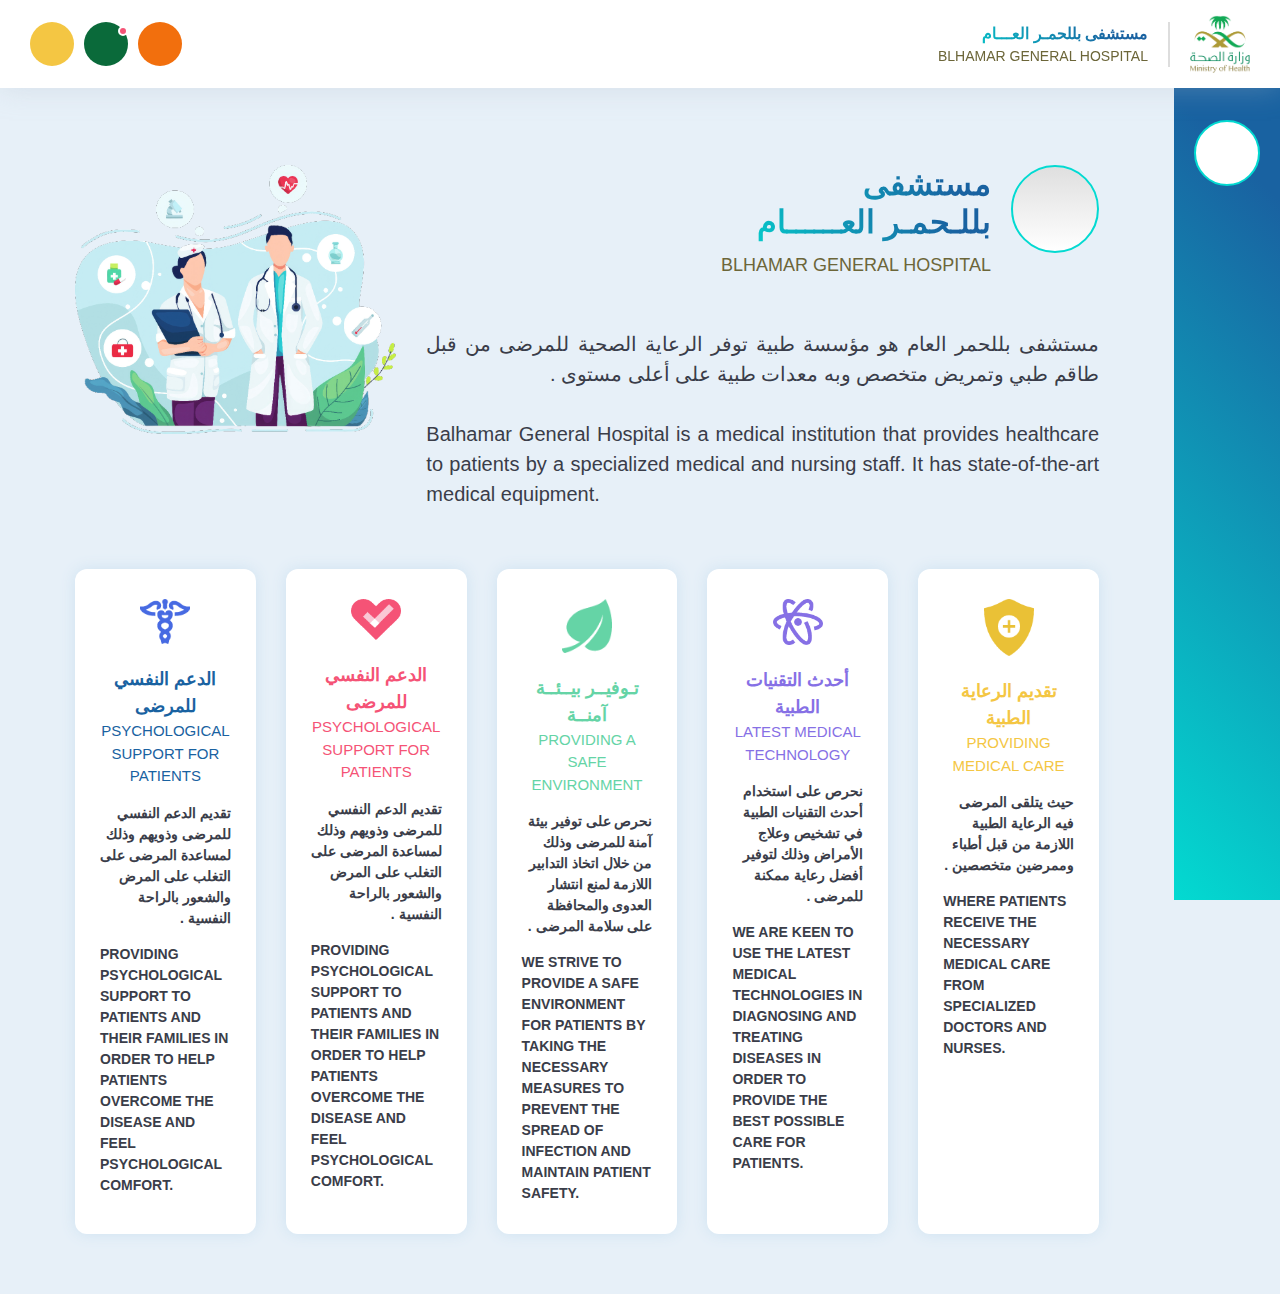
==== commit c0e8de30: "Responsive" ====
--- a/index.html
+++ b/index.html
@@ -31,7 +31,11 @@
           <div class="right-content d-flex align-items-center">
             <!-- logo -->
             <div class="navbar-logo d-flex align-items-center">
-              <img src="./assets/images/logos/logo.png" class="img-fluid" alt="Logo">
+              <img src="./assets/images/logos/logo.png" class="img-fluid d-md-block d-none" alt="Logo">
+              <!-- sidebar-toggler -->
+              <div class="sidebar-toggler d-md-none d-inline-flex align-items-center ml-1" id="sidebar-toggler">
+                <i class="fi fi-rr-menu-burger"></i>
+              </div>
               <!-- logo-text -->
               <div class="logo-text">
                 <h1 class="title">مستشفى بللحمـر العـــام</h1>
@@ -61,7 +65,7 @@
       </div>
     </nav>
     <!-- :: SIDEBAR :: -->
-    <div class="sidebar">
+    <div class="sidebar" id="sidebar">
       <!-- items -->
       <div class="items d-flex flex-column" data-gap-y="20px">
         <!-- item -->
@@ -111,17 +115,17 @@
     <!-- :: MAIN-CONTENT :: -->
     <div class="main-content">
       <!-- :: SECTION-I :: -->
-      <div class="se-i px-5 pt-3">
+      <div class="se-i px-xl-5 px-md-3 px-2 pt-3">
         <!-- row -->
         <div class="row">
           <!-- col -->
-          <div class="col-8">
+          <div class="col-xl-8">
             <!-- details -->
             <div class="details">
               <!-- flex -->
-              <div class="d-flex">
+              <div class="d-md-flex">
                 <!-- icon -->
-                <div class="icon">
+                <div class="icon mb-md-0 mb-2">
                   <i class="fi fi-rr-doctor"></i>
                 </div>
                 <!-- text -->
@@ -136,7 +140,7 @@
             </div>
           </div>
           <!-- col -->
-          <div class="col-4">
+          <div class="col-xl-4 d-xl-block d-none">
             <!-- image -->
             <img src="assets/images/images/01.png" class="image img-fluid" alt="Image">
           </div>
@@ -145,9 +149,9 @@
             <!-- boxes -->
             <div class="boxes">
               <!-- row -->
-              <div class="row">
-                <!-- col -->
-                <div class="col">
+              <div class="row" data-gap-y="30px">
+                <!-- col -->
+                <div class="col-xl col-lg-4 col-md-6">
                   <!-- box -->
                   <div class="box box-1">
                     <!-- box-icon -->
@@ -165,7 +169,7 @@
                   </div>
                 </div>
                 <!-- col -->
-                <div class="col">
+                <div class="col-xl col-lg-4 col-md-6">
                   <!-- box -->
                   <div class="box box-2">
                     <!-- box-icon -->
@@ -183,7 +187,7 @@
                   </div>
                 </div>
                 <!-- col -->
-                <div class="col">
+                <div class="col-xl col-lg-4 col-md-6">
                   <!-- box -->
                   <div class="box box-3">
                     <!-- box-icon -->
@@ -201,7 +205,7 @@
                   </div>
                 </div>
                 <!-- col -->
-                <div class="col">
+                <div class="col-xl col-lg-4 col-md-6">
                   <!-- box -->
                   <div class="box box-4">
                     <!-- box-icon -->
@@ -219,7 +223,7 @@
                   </div>
                 </div>
                 <!-- col -->
-                <div class="col">
+                <div class="col-xl col-lg-4 col-md-6">
                   <!-- box -->
                   <div class="box box-5">
                     <!-- box-icon -->
--- a/assets/css/theme/bundle.css
+++ b/assets/css/theme/bundle.css
@@ -148,12 +148,13 @@
 }
 .theme-search-input-1 {
   background-color: #fff;
-  border: 2px solid var(--BLUE);
+  border: 1px solid var(--BLUE);
   border-radius: 50px;
   padding: 10px 20px 10px 56px;
   font-size: 14px;
   font-weight: 700;
   min-width: 400px;
+  min-height: 52px;
 }
 .theme-search-input-1.--has-bg {
   background-color: var(--BG_COLOR);
@@ -178,6 +179,16 @@
 .theme-search-label-1 .search-rounded-btn:hover {
   transform: scale(1.1);
 }
+@media (max-width: 1199px) {
+  .theme-search-input-1  {
+    min-height: 48px;
+  }
+}
+@media (max-width: 767px) {
+  .theme-search-input-1 {
+    min-width: 100%;
+  }
+}
 
 /* f-g */
 .f-g > label {
@@ -287,6 +298,11 @@
 }
 .custom-radio-input input:checked ~ .radio-indicator::before {
   display: block;
+}
+@media (max-width: 1199px) {
+  .custom-radio-input {
+    font-size: 14px;
+  }
 }
 /* ----------------------------------- */
 
@@ -408,11 +424,23 @@
   display: inline-flex;
   align-items: center;
   justify-content: center;
+  white-space: nowrap;
   transition: all .15s ease-in-out;
 }
 .theme-btn i {
   margin-left: 10px;
   font-size: 18px;
+}
+@media (max-width: 1199px) {
+  .theme-btn {
+    padding: 10px 15px;
+    font-size: 14px;
+  }
+}
+@media (max-width: 767px) {
+  .theme-btn {
+    width: 100%;
+  }
 }
 
 .--btn-sm {
@@ -3184,6 +3212,9 @@
 .mh-100 {
   max-height: 100%!important
 }
+.min-w-auto {
+  min-width: auto !important;
+}
 /* ----------------------------------- */
 
 /* :: SPACES :: */
--- a/assets/css/theme/style.css
+++ b/assets/css/theme/style.css
@@ -31,6 +31,14 @@
   font-size: 14px;
   font-weight: 500;
   color: var(--LOGO_TEXT_COLOR);
+}
+@media (max-width: 767px) {
+  .navbar-logo .logo-text .title {
+    font-size: 14px;
+  }
+  .navbar-logo .logo-text .title-2 {
+    font-size: 12px;
+  }
 }
 
 /* options */
@@ -65,6 +73,13 @@
   border-radius: 50%;
   border: 2px solid #fff;
 }
+@media (max-width: 767px) {
+  .navbar .options .option {
+    width: 34px;
+    height: 34px;
+    font-size: 16px;
+  }
+}
 /* -------------------------- */
 
 /* :: SIDEBAR :: */
@@ -77,9 +92,25 @@
   background-color: #ddd;
   display: flex;
   z-index: 90;
-  align-items: center;
+  align-items: flex-start;
   justify-content: center;
   background: var(--SIDEBAR_BG);
+  overflow-y: auto;
+  overflow-x: hidden;
+}
+@media (max-width: 767px) {
+  .sidebar {
+    visibility: hidden;
+    opacity: 0;
+    box-shadow: -10px 0 30px 0 rgba(0, 0, 0, .2);
+    align-items: flex-start;
+    justify-content: flex-start;
+    transition: all .15s ease-in-out;
+  }
+  .sidebar.show {
+    visibility: visible;
+    opacity: 1;
+  }
 }
 
 /* item */
@@ -109,6 +140,24 @@
 .sidebar .item .icon i {
   font-size: 26px;
   color: #fff;
+}
+@media (max-width: 767px) {
+  .sidebar .items {
+    row-gap: 10px !important;
+  }
+  .sidebar .item {
+    display: flex;
+    align-items: center;
+    width: 100%;
+  }
+  .sidebar .item .icon {
+    width: 40px;
+    height: 40px;
+    display: none;
+  }
+  .sidebar .item .icon i {
+    font-size: 18px;
+  }
 }
 
 /* data-title */
@@ -144,6 +193,24 @@
   -webkit-background-clip: text;
   -webkit-text-fill-color: transparent;
 }
+@media (max-width: 767px) {
+  .sidebar .item::before {
+    width: 100%;
+    position: relative;
+    right: unset;
+    top: unset;
+    transform: unset;
+    visibility: visible;
+    opacity: 1;
+    background-color: transparent;
+    color: #fff;
+    box-shadow: unset;
+  }
+  .sidebar .item.active::before {
+    background-color: #fff;
+    color: var(--OCEAN);
+  }
+}
 /* -------------------------- */
 
 /* :: MAIN-CONTENT :: */
@@ -154,6 +221,13 @@
   padding-bottom: 60px;
   transition: all 1s cubic-bezier(0.645, 0.045, 0.355, 1);
 }
+@media (max-width: 767px) {
+  .main-content {
+    width: 100%;
+    margin-right: auto;
+    padding-top: 60px;
+  }
+}
 .page-title {
   display: flex;
   align-items: center;
@@ -183,6 +257,16 @@
   border: 0;
   padding: 30px 0;
 }
+@media (max-width: 1199px) {
+  .main-content .content {
+    padding: 15px;
+  }
+}
+@media (max-width: 767px) {
+  .page-title {
+    flex-direction: column;
+  }
+}
 /* -------------------------- */
 
 /* :: Custom DataTable :: */
--- a/assets/css/pages/index.css
+++ b/assets/css/pages/index.css
@@ -18,8 +18,26 @@
   -webkit-background-clip: text;
   -webkit-text-fill-color: transparent;
 }
+@media (max-width: 1600px) {
+  .se-i .details .icon {
+    width: 88px;
+    height: 88px;
+  }
+  .se-i .details .icon i {
+    font-size: 41px;
+  }
+}
+@media (max-width: 1200px) {
+  .se-i .details .icon {
+    width: 70px;
+    height: 70px;
+  }
+  .se-i .details .icon i {
+    font-size: 28px;
+  }
+}
 
-/* title */
+/* title - title-2 - para-1 */
 .se-i .details .text .title {
   font-size: 38px;
   font-weight: 800;
@@ -35,12 +53,32 @@
   margin-top: 10px;
   margin-bottom: 50px;
 }
-
-/* para-1 */
 .se-i .details .para-1 {
   font-size: 25px;
   max-width: 1030px;
   text-align: justify;
+}
+@media (max-width: 1600px) {
+  .se-i .details .text .title {
+    font-size: 32px;
+  }
+  .se-i .details .text .title-2 {
+    font-size: 18px;
+  }
+  .se-i .details .para-1 {
+    font-size: 20px;
+  }
+}
+@media (max-width: 1200px) {
+  .se-i .details .text .title {
+    font-size: 24px;
+  }
+  .se-i .details .text .title-2 {
+    font-size: 14px;
+  }
+  .se-i .details .para-1 {
+    font-size: 16px;
+  }
 }
 
 /* boxes */
@@ -71,6 +109,23 @@
 }
 .se-i .boxes .box .box-text.en-text {
   font-size: 14px;
+}
+@media (max-width: 1600px) {
+  .se-i .boxes .box-icon img {
+    width: 50px;
+  }
+  .se-i .boxes .box .box-title {
+    font-size: 18px;
+  }
+  .se-i .boxes .box .box-sub-title {
+    font-size: 15px;
+  }
+  .se-i .boxes .box .box-text {
+    font-size: 14px;
+  }
+}
+@media (max-width: 1200px) {
+
 }
 
 /* box-1 */
